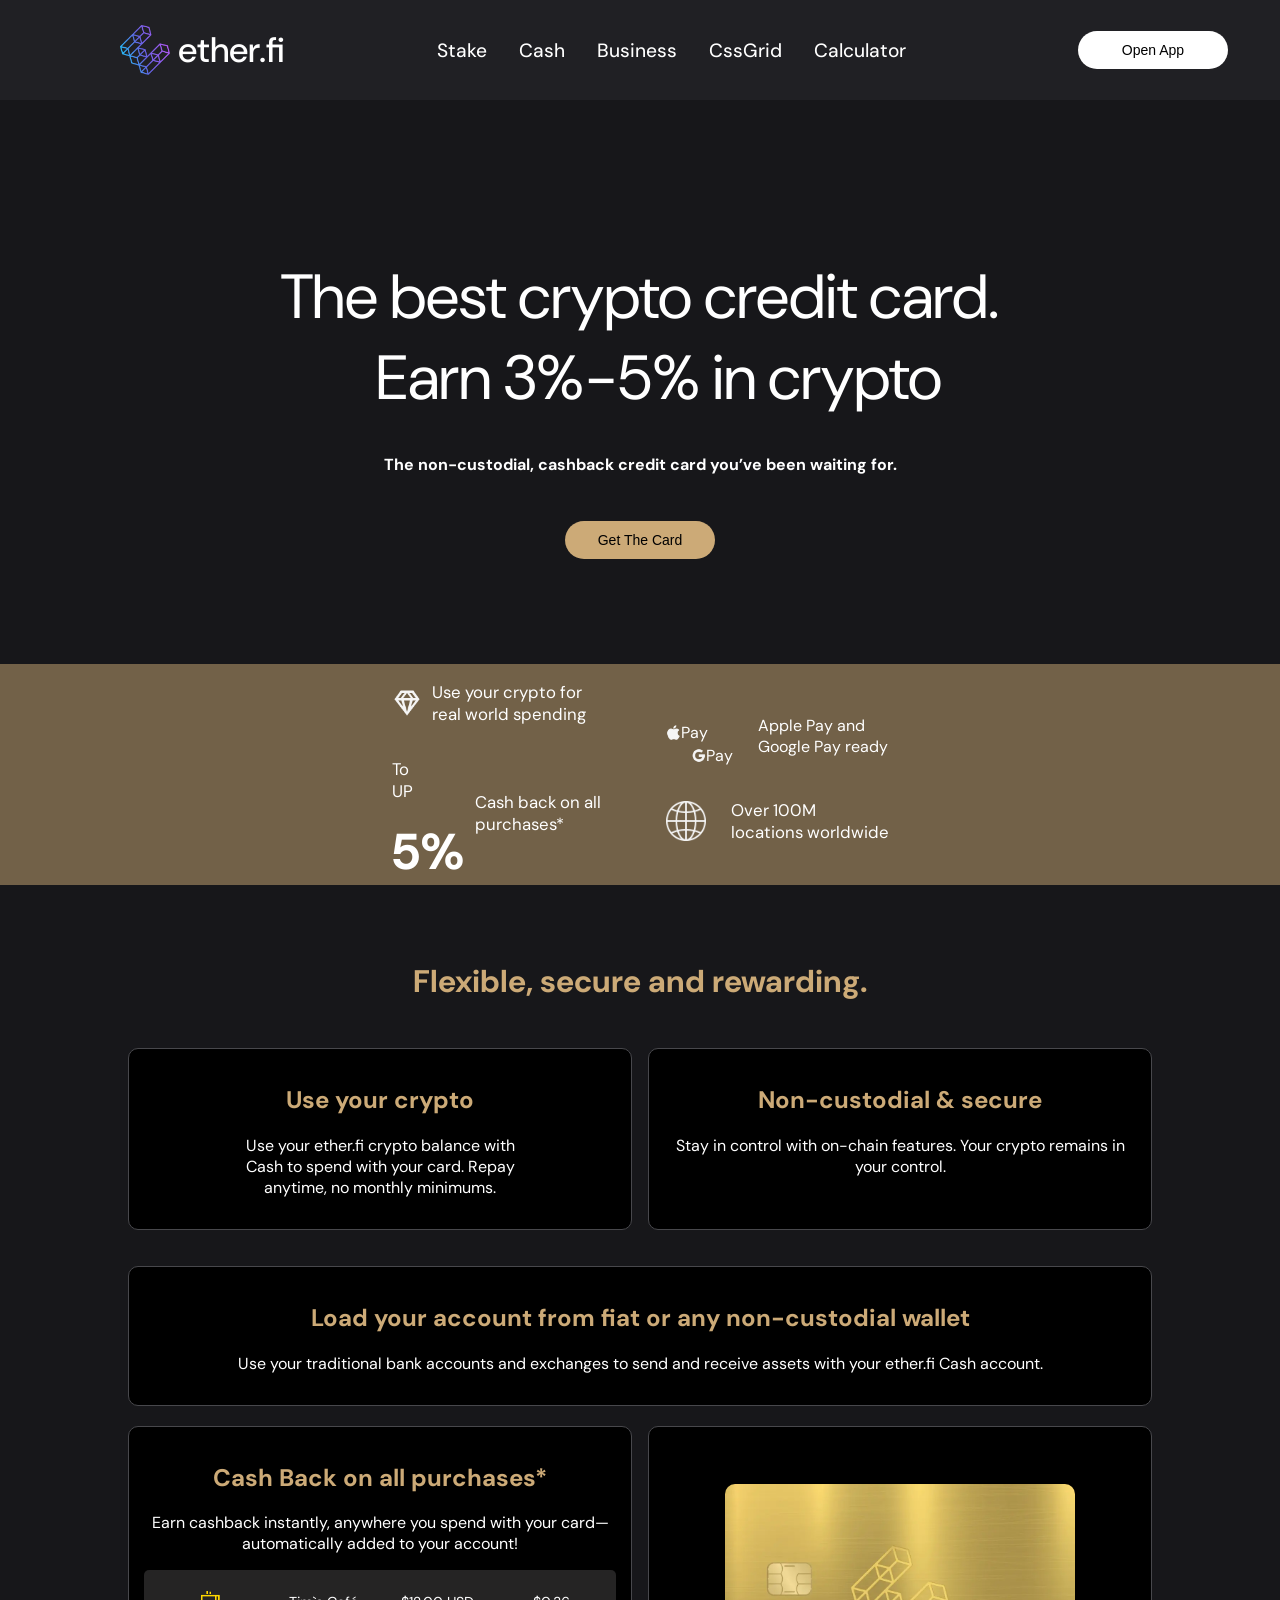
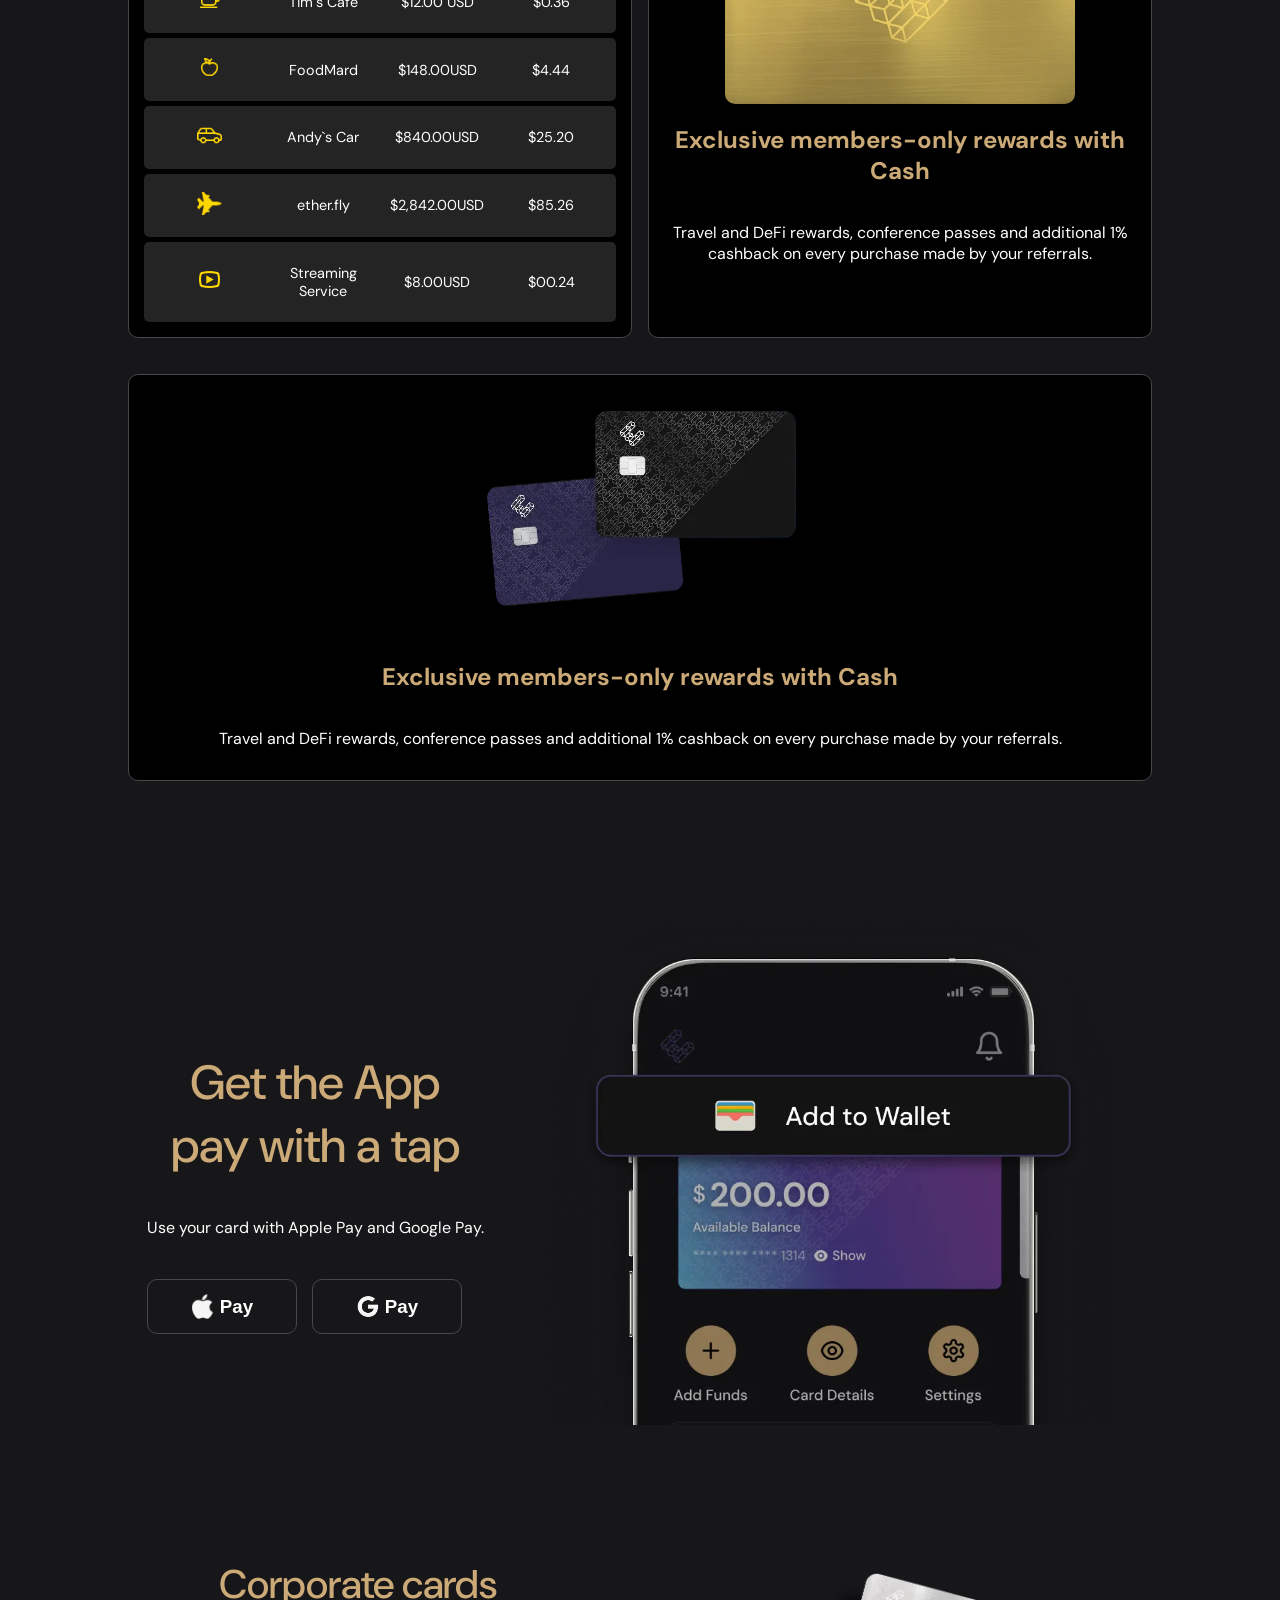
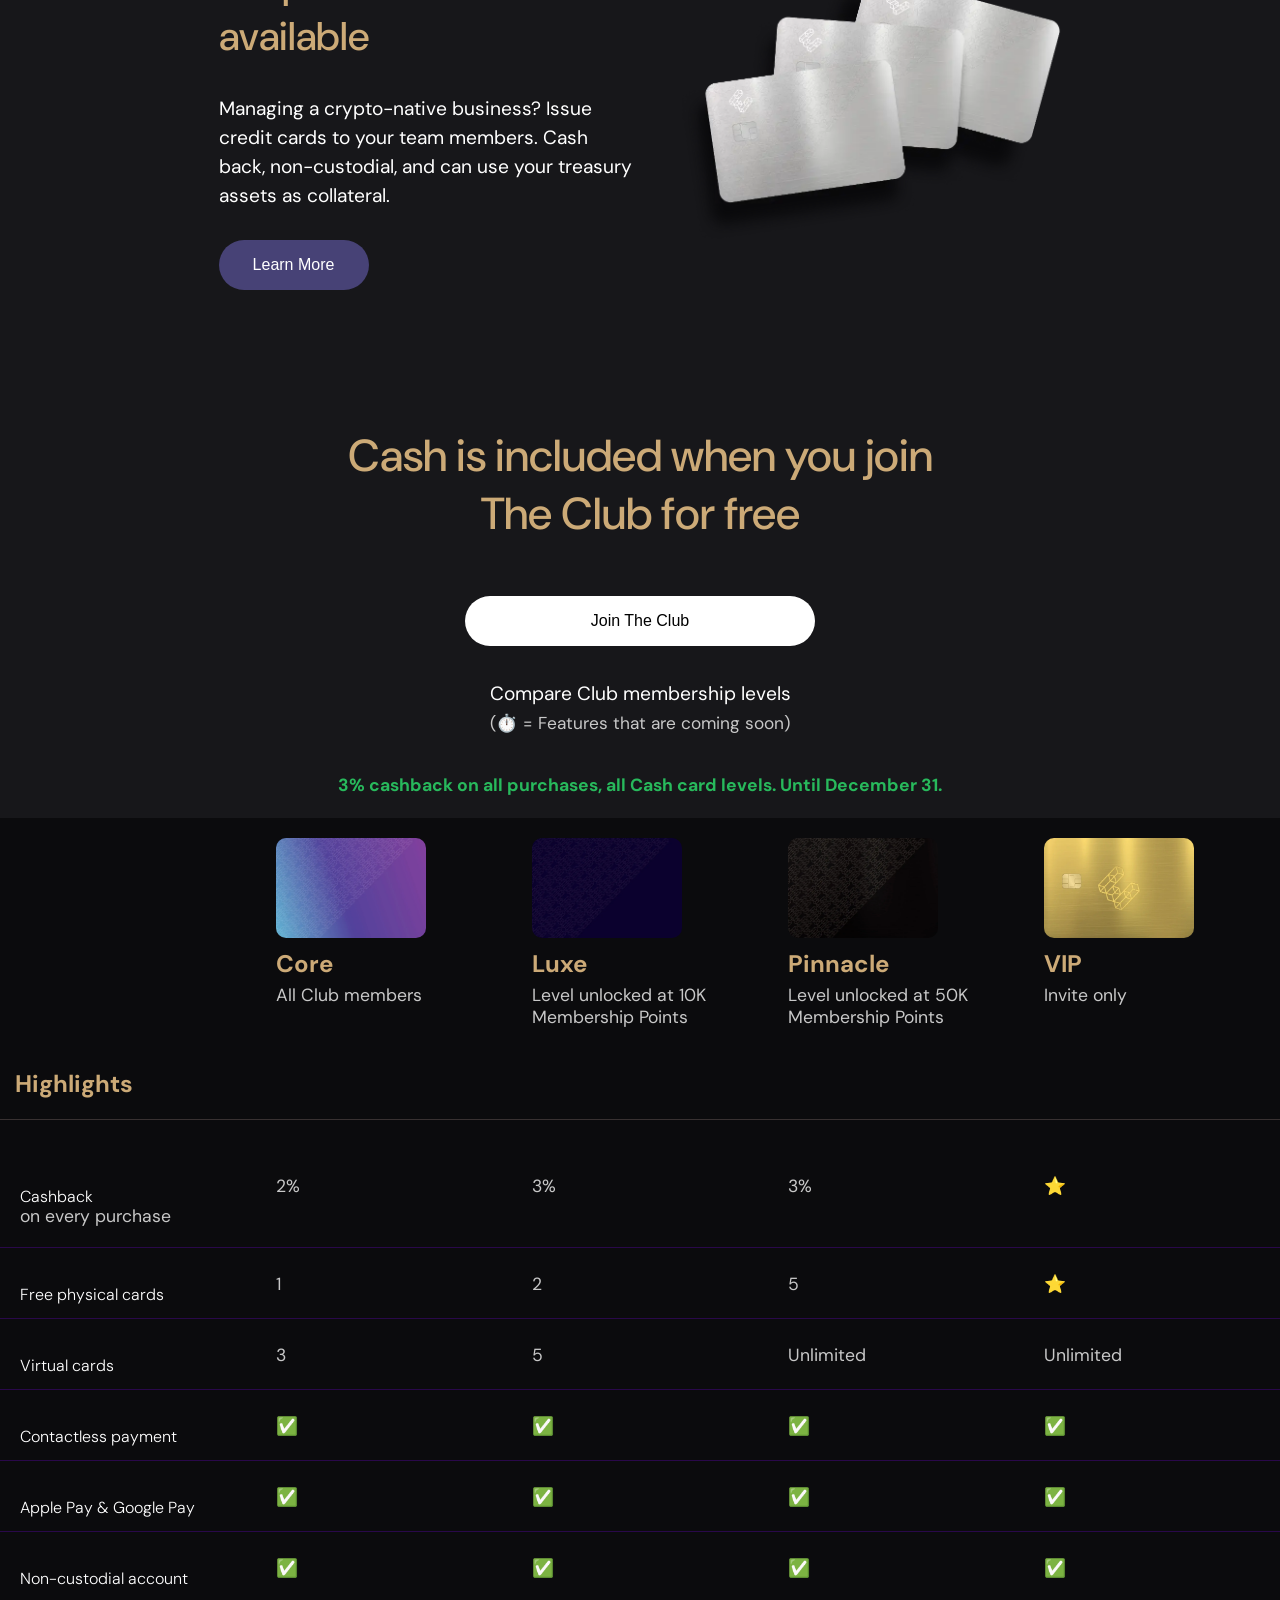
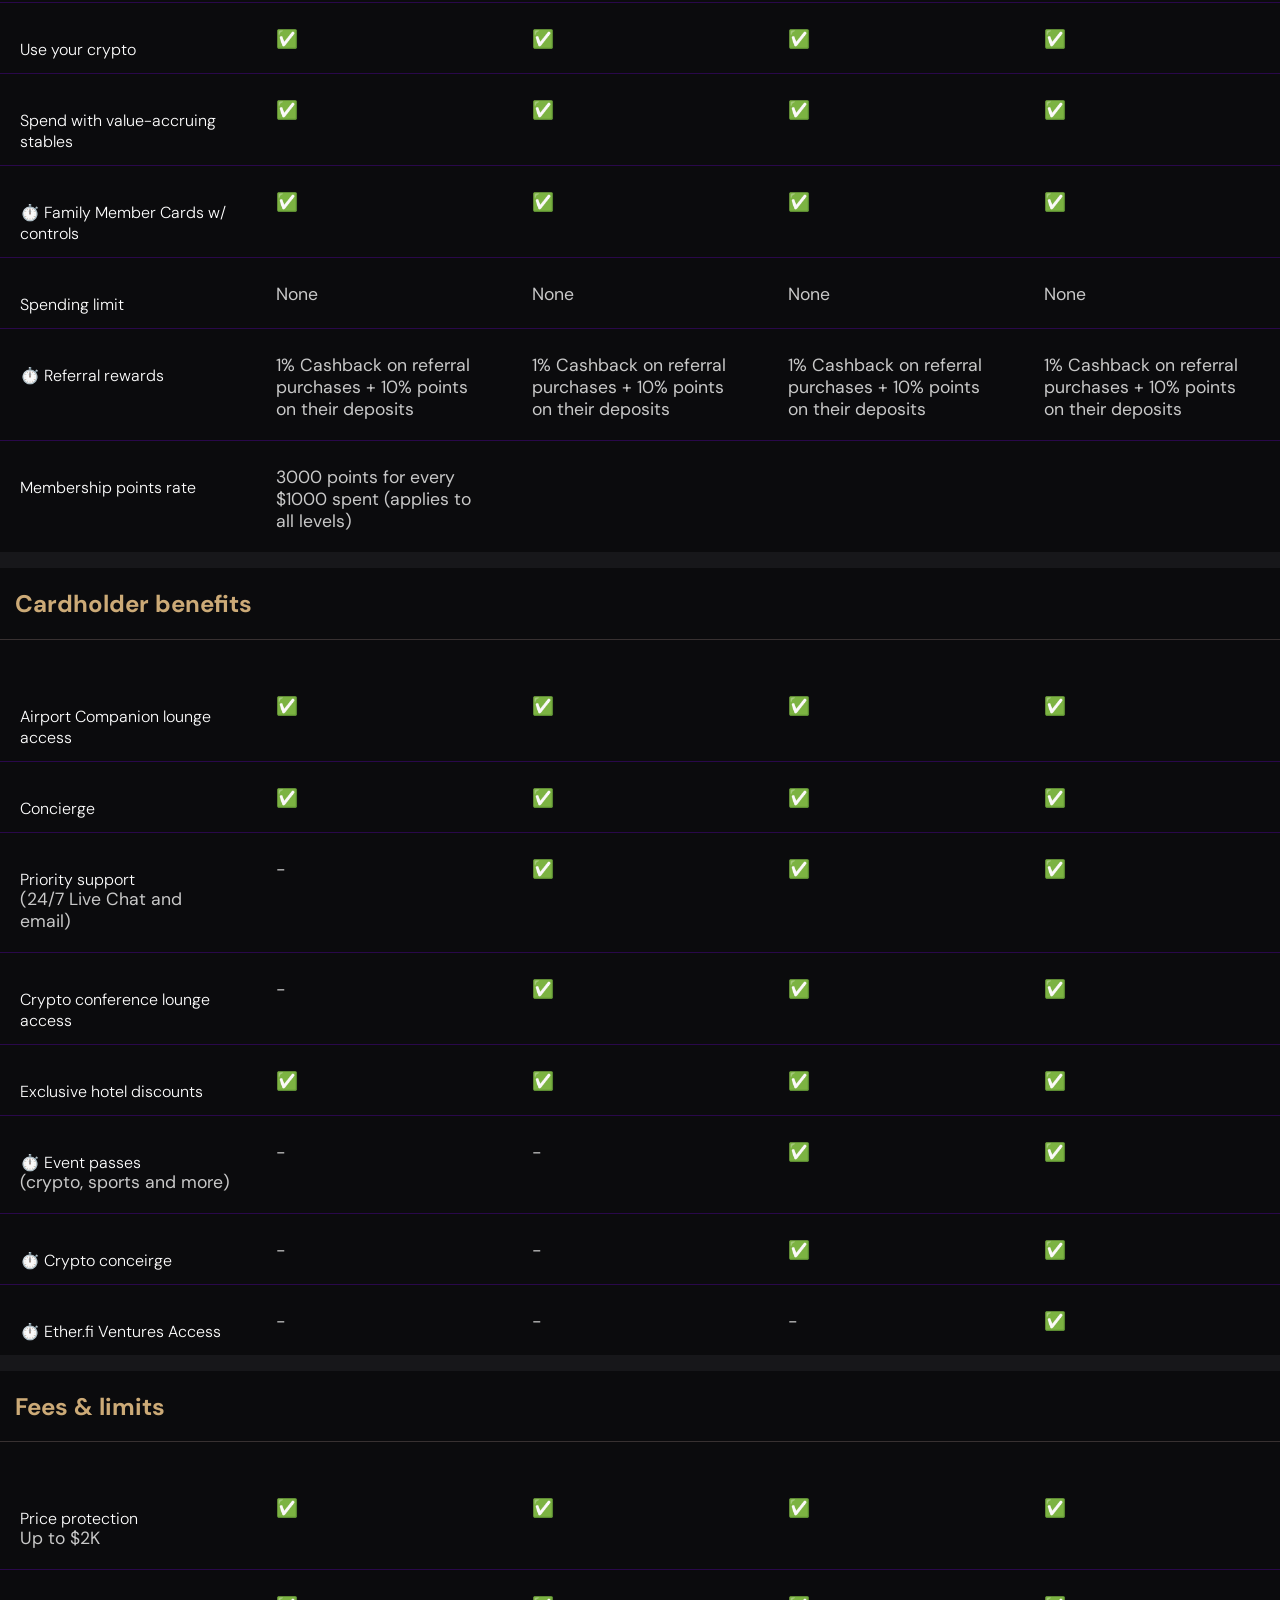
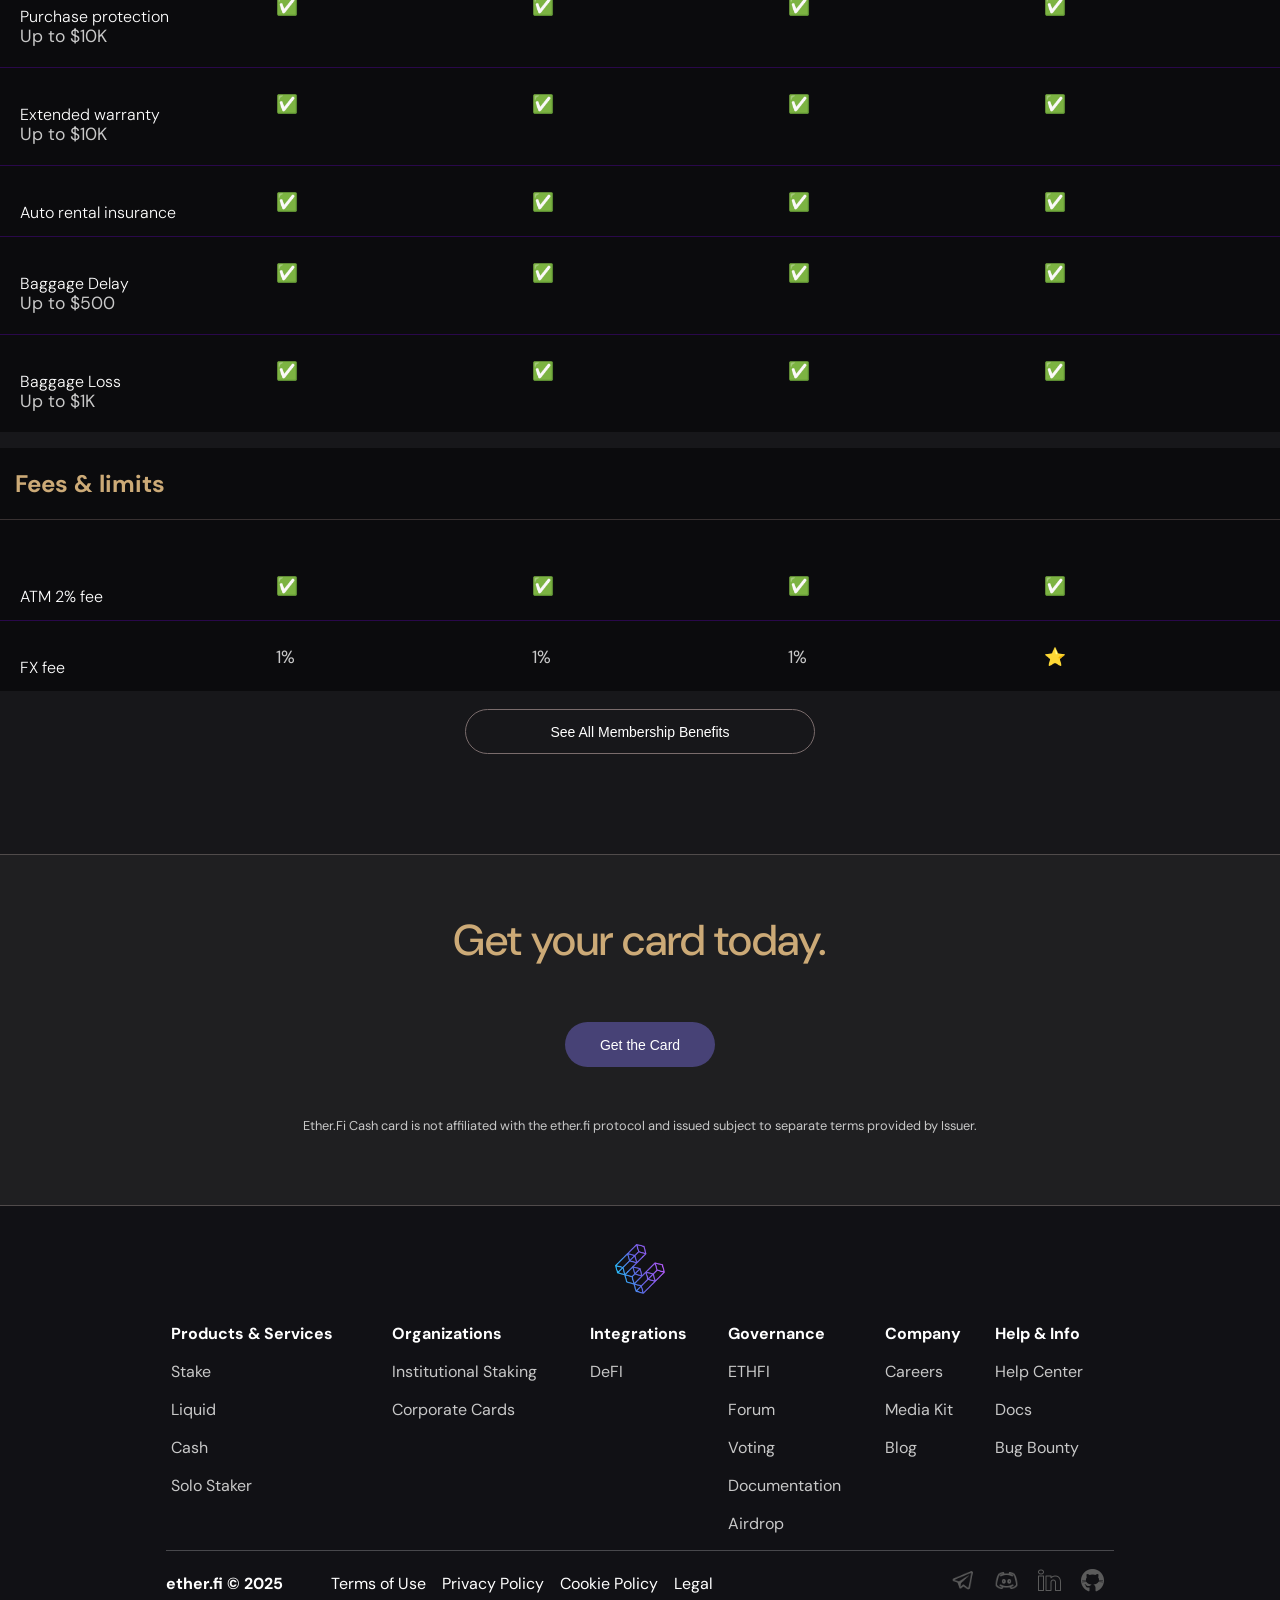
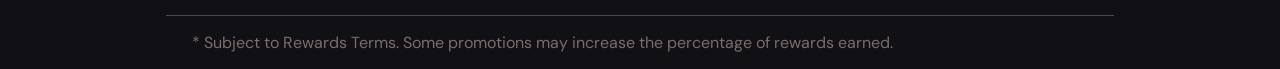
==== index.html @ 447f3d1e "repo setup" ====
<!DOCTYPE html>
<html lang="en">

<head>
  <meta charset="UTF-8" />
  <meta name="viewport" content="width=device-width, initial-scale=1.0" />
  <title>Crypto Copy</title>
  <!-- DM Sans Font -->
  <link rel="preconnect" href="https://fonts.googleapis.com" />
  <link rel="preconnect" href="https://fonts.gstatic.com" crossorigin />
  <link
    href="https://fonts.googleapis.com/css2?family=DM+Sans:ital,opsz,wght@0,9..40,100..1000;1,9..40,100..1000&display=swap"
    rel="stylesheet" />
  <link rel="stylesheet" href="./css/styles.css" />
</head>

<body>
  <!-- Navigation Bar -->
  <nav class="crypto-nav">
    <div class="nav-logo">
      <img class="nav-logo-image" src="./images/logo.png" alt="Logo" />
      <span id="nav-logo-text">ether.fi</span>
    </div>
    <div class="nav-menu">
      <ul class="nav--menu-items">
        <li><a href="./index.html">Stake</a></li>
        <li><a href="#">Cash</a></li>
        <li><a href="#">Business</a></li>
        <li><a href="./pages/cssgrid.html">CssGrid</a></li>
        <li><a href="./pages/calculator.html">Calculator</a></li>
      </ul>
    </div>
    <div>
      <button class="nav-btn">Open App</button>
    </div>
  </nav>

  
  <!-- Carousel Section -->
  <section class="carousel">
    <h1>
      The best crypto credit card.<br /><span> Earn 3%-5% in crypto</span>
    </h1>
    <p>The non-custodial, cashback credit card you’ve been waiting for.</p>
    <button class="carousel-btn">Get The Card</button>
  </section>

  <!-- Second Navigation Bar -->
  <nav class="second-nav">
    <!-- second-nav-item for tablet 1-->
    <div class="second-nav-tablet-mobile">
    <div class="second-nav-item-1">
      <img class="second-nav-image1" src="./images/diamond.png" alt="diamond Logo" />
      <p>
        Use your crypto for<br />
        real world spending
      </p>
    </div>

    <div class="second-nav-item-2">
      <!-- div for mobile design -->
      <div class="second-nav-item-2-mobile">
      <div>
        <p>
          To <br />
          UP
        </p>
      </div>
      <div>
        <h1>5%</h1>
      </div>
      </div>
      <!-- end div for mobile design -->
      <div>
        <p>Cash back on all <br />purchases*</p>
      </div>
    </div>

</div>
<!--end second-nav-item for tablet 1-->

 <!-- second-nav-item for tablet 2-->
    <div class="second-nav-tablet-mobile">
    <div class="second-nav-item-3">
      <div>
        <p>
        <div class="second-nav-item-3-image-div">
          <sub class="second-nav-item-3-image-sub"><img class="second-nav-item-3-image" src="./images/apple.png"
              alt="apple-image" />
            <p>Pay</p>
          </sub>
        </div>

        <sup class="second-nav-item-3-image-sub2"><img class="second-nav-item-3-image" src="./images/google.png"
            alt="google-image" />
          <p>Pay</p>
        </sup>
      </div>
      <div>
        <p>
          Apple Pay and <br />
          Google Pay ready
        </p>
      </div>
    </div>
    

    <div class="second-nav-item-4">
      <img class="second-nav-image4" src="./images/globe.png" alt="globe image" />
      <p>Over 100M <br /> locations worldwide</p>
    </div>
  </nav>
</div>
    <!--end second-nav-item for tablet 1-->
  <!-- Card Section -->
  <section class="card-section">

    <!-- Section Title -->
    <div class="card-section-h1-div">
      <h1 class="card-section-h1">
        Flexible, secure and rewarding.
      </h1>
    </div>

    <!--  Example Card Parent -->
    <div class="crypto">
      <!-- First row -->
      <div class="crypto-card">
        <!-- First card -->
        <div>
          <h2>Use your crypto</h2>
          <p>Use your ether.fi crypto balance with <br />Cash to spend with your card. Repay <br /> anytime, no
            monthly minimums.
          </p>
        </div>
        <!-- Second card -->
        <div>
          <h2>Non-custodial & secure</h2>
          <p>
            Stay in control with on-chain features. Your crypto remains in your control.
          </p>
        </div>
        <div>
          <h2>Load your account from fiat or any non-custodial wallet</h2>
          <p>
            Use your traditional bank accounts and exchanges to send and receive assets with your ether.fi Cash account.
          </p>
        </div>
      </div>

      <!-- Second row -->
      <div class="crypto-card">
        <!-- card 4 -->
        <div>
          <h2>
            Cash Back on all purchases*
          </h2>
          <p>
            Earn cashback instantly, anywhere you spend with your card—automatically added to your account!
          </p>

          <!-- Card 4 Table -->

          <div class="crypto-table">
            <!-- Row 1 -->
            <div class="crypto-table-row">
              <div><img class="crypto-table-row-img" src="./images/Cafe_64px.png" alt="Image"></div>
              <div>
                <p>Tim`s Café</p>
              </div>
              <div>
                <p>$12.00 USD</p>
              </div>
              <div>
                <p>$0.36</p>
              </div>
            </div>
            <!-- End of Row 1  -->

            <!-- Row 2 -->
            <div class="crypto-table-row">
              <div><img class="crypto-table-row-img" src="./images/normal apple.png" alt="Image"></div>
              <div>
                <p>FoodMard</p>
              </div>
              <div>
                <p>$148.00USD</p>
              </div>
              <div>
                <p>$4.44</p>
              </div>
            </div>
            <!-- End of Row 2  -->

            <!-- Row 3 -->
            <div class="crypto-table-row">
              <div><img class="crypto-table-row-img" src="./images/car.png" alt="Image"></div>
              <div>
                <p>Andy`s Car</p>
              </div>
              <div>
                <p>$840.00USD</p>
              </div>
              <div>
                <p>$25.20</p>
              </div>
            </div>
            <!-- End of Row 3  -->

            <!-- Row 4 -->
            <div class="crypto-table-row">
              <div><img class="crypto-table-row-img" src="./images/Fighter Jet_52px.png" alt="Image"></div>
              <div>
                <p>ether.fly</p>
              </div>
              <div>
                <p>$2,842.00USD</p>
              </div>
              <div>
                <p>$85.26</p>
              </div>
            </div>
            <!-- End of Row 4  -->

            <!-- Row 5 -->
            <div class="crypto-table-row">
              <div>
                <img class="crypto-table-row-img" src="./images/YouTube 2_48px.png" alt="Image">
              </div>
              <div>
                <p>Streaming Service</p>
              </div>
              <div>
                <p>$8.00USD</p>
              </div>
              <div>
                <p>$00.24</p>
              </div>
            </div>
            <!-- End of Row 5  -->
          </div>
        </div>
        <!-- card 4 end -->

        <!-- card 5 -->
        <div class="card-3">
          <img src="./images/gold_card.webp" alt="Golden Image">
          <h2>
            Exclusive members-only rewards with Cash
          </h2>
          <p>
            Travel and DeFi rewards, conference passes and additional 1% cashback on every purchase made by your
            referrals.
          </p>
        </div>
        <!-- card 5 end -->

        <!-- card 6 -->
        <div class="card-3">
          <img src="./images/two-cards.webp" alt="Golden Image">
          <h2>
            Exclusive members-only rewards with Cash
          </h2>
          <p>
            Travel and DeFi rewards, conference passes and additional 1% cashback on every purchase made by your
            referrals.
          </p>
        </div>
        <!-- card 6 end -->
      </div>
    </div>
  </section>

  <!-- Get the App Section -->
  <section>
    <!-- Row  -->
    <div class="payment-container">
      <!-- Get the App Col -->
      <div class="payment-title">
        <h2>Get the App <br> pay with a tap</h2>
        <p>Use your card with Apple Pay and Google Pay.</p>
        <!-- The two payment options -->
        <div class="payment-options">
          <div class="payment-options-btn">
            <button>
              <img src="./images/apple.png" alt="apple store image" />
              <h3>Pay</h3>
            </button>
          </div>
          <div class="payment-options-btn">
            <button>
              <img src="./images/google.png" alt="google play image" />
              <h3>Pay</h3>
            </button>
          </div>
        </div>
      </div>
      <!-- The two payment options -->

      <!-- Add to wallet image -->
      <div class="add-to-wallet-img">
        <div><img src="./images/add-to-wallet.webp" alt="add to wallet image"></div>
      </div>
    </div>
    <!-- Row End -->
  </section>

  <!-- Corporate Section   -->
  <section>
    <div class="corporate-parent">
      <div>
        <h2>
          Corporate cards <br /> available
        </h2>
        <p>
          Managing a crypto-native business? Issue <br /> credit cards to your team members. Cash <br /> back,
          non-custodial, and can
          use your treasury <br /> assets as collateral.
        </p>
        <button>Learn More</button>
      </div>
      <div>
        <img class="corporate-image" src="./images/corporate-cards-available.webp" alt="corporate-card">
      </div>
    </div>
  </section>

  <!-- Cash is included Section -->
  <section>
    <div class="cash-included-parent">
      <h2>
        Cash is included when you join <br /> The Club for free
      </h2>
      <button>Join The Club</button>
      <p>
        Compare Club membership levels <br />
        <span>(⏱️ = Features that are coming soon)</span>
      </p>
      <strong>3% cashback on all purchases, all Cash card levels. Until December 31.</strong>
    </div>

    <!-- Table Section With Card 1 -->
    <section>
      <div class="table-parent">
        <!-- Row 1 -->
        <div class="table-row">
          <!-- Empty Card -->
          <div class="table-inner-card">
            <p></p>
          </div>
          <!-- Core Card -->
          <div class="table-inner-card">
            <img src="./images/pepe_blank.webp" alt="card image" />
            <h2>Core</h2>
            <p>All Club members</p>
          </div>
          <!-- Luxe Card -->
          <div class="table-inner-card">
            <img src="./images/wojak_blank.webp" alt="card image" />
            <h2>Luxe</h2>
            <p>Level unlocked at 10K Membership Points</p>
          </div>
          <!-- Pinnacle Card -->
          <div class="table-inner-card">
            <img src="./images/chad_blank.webp" alt="card image" />
            <h2>Pinnacle</h2>
            <p>Level unlocked at 50K Membership Points</p>
          </div>
          <!-- VIP Card -->
          <div class="table-inner-card">
            <img src="./images/gold_card.webp" alt="card image" />
            <h2>VIP</h2>
            <p>Invite only</p>
          </div>
        </div>
        <!-- End Row 1 -->

        <!-- Row 2 -->
        <div class="highlights-row">
          <!-- Highlights Card -->
          <h2>Highlights </h2>
        </div>
        <!-- End Row 2 -->

        <!-- Row 3 -->
        <div class="table-row">
          <!-- item 1 -->
          <div class="table-inner-card">
            <h3>Cashback</h3>
            <p>on every purchase</p>
          </div>
          <!-- item 2 -->
          <div class="table-inner-card">
            <p>2%</p>
          </div>
          <!-- item 3 -->
          <div class="table-inner-card">
            <p>3%</p>
          </div>
          <!-- item 4 -->
          <div class="table-inner-card">
            <p>3%</p>
          </div>
          <!-- item 5 -->
          <div class="table-inner-card">
            <p>⭐️</p>
          </div>
        </div>
        <!-- End Row 3 -->

        <!-- row 4 -->
        <div class="table-row">
          <!-- item 1 -->
          <div class="table-inner-card">
            <h3>Free physical cards</h3>
          </div>
          <!-- item 2 -->
          <div class="table-inner-card">
            <p>1</p>
          </div>
          <!-- item 3 -->
          <div class="table-inner-card">
            <p>2</p>
          </div>
          <!-- item 4 -->
          <div class="table-inner-card">
            <p>5</p>
          </div>
          <!-- item 5 -->
          <div class="table-inner-card">
            <p>⭐️</p>
          </div>
        </div>
        <!-- end row 4 -->

        <!-- row 5 -->
        <div class="table-row">
          <!-- item 1 -->
          <div class="table-inner-card">
            <h3>Virtual cards</h3>
          </div>
          <!-- item 2 -->
          <div class="table-inner-card">
            <p>3</p>
          </div>
          <!-- item 3 -->
          <div class="table-inner-card">
            <p>5</p>
          </div>
          <!-- item 4 -->
          <div class="table-inner-card">
            <p>Unlimited</p>
          </div>
          <!-- item 5 -->
          <div class="table-inner-card">
            <p>Unlimited</p>
          </div>
        </div>
        <!-- end row 5 -->

        <!-- row 6 -->
        <div class="table-row">
          <!-- item 1 -->
          <div class="table-inner-card">
            <h3>Contactless payment</h3>
          </div>
          <!-- item 2 -->
          <div class="table-inner-card">
            <p>✅</p>
          </div>
          <!-- item 3 -->
          <div class="table-inner-card">
            <p>✅</p>
          </div>
          <!-- item 4 -->
          <div class="table-inner-card">
            <p>✅</p>
          </div>
          <!-- item 5 -->
          <div class="table-inner-card">
            <p>✅</p>
          </div>
        </div>
        <!-- end row 6 -->

        <!-- row 7 -->
        <div class="table-row">
          <!-- item 1 -->
          <div class="table-inner-card">
            <h3>Apple Pay & Google Pay</h3>
          </div>
          <!-- item 2 -->
          <div class="table-inner-card">
            <p>✅</p>
          </div>
          <!-- item 3 -->
          <div class="table-inner-card">
            <p>✅</p>
          </div>
          <!-- item 4 -->
          <div class="table-inner-card">
            <p>✅</p>
          </div>
          <!-- item 5 -->
          <div class="table-inner-card">
            <p>✅</p>
          </div>
        </div>
        <!-- end row 7 -->

        <!-- row 8 -->
        <div class="table-row">
          <!-- item 1 -->
          <div class="table-inner-card">
            <h3>Non-custodial account</h3>
          </div>
          <!-- item 2 -->
          <div class="table-inner-card">
            <p>✅</p>
          </div>
          <!-- item 3 -->
          <div class="table-inner-card">
            <p>✅</p>
          </div>
          <!-- item 4 -->
          <div class="table-inner-card">
            <p>✅</p>
          </div>
          <!-- item 5 -->
          <div class="table-inner-card">
            <p>✅</p>
          </div>
        </div>
        <!-- end row 8 -->

        <!-- row 9 -->
        <div class="table-row">
          <!-- item 1 -->
          <div class="table-inner-card">
            <h3>Use your crypto</h3>
          </div>
          <!-- item 2 -->
          <div class="table-inner-card">
            <p>✅</p>
          </div>
          <!-- item 3 -->
          <div class="table-inner-card">
            <p>✅</p>
          </div>
          <!-- item 4 -->
          <div class="table-inner-card">
            <p>✅</p>
          </div>
          <!-- item 5 -->
          <div class="table-inner-card">
            <p>✅</p>
          </div>
        </div>
        <!-- end row 9 -->

        <!-- row 10 -->
        <div class="table-row">
          <!-- item 1 -->
          <div class="table-inner-card">
            <h3>Spend with value-accruing stables</h3>
          </div>
          <!-- item 2 -->
          <div class="table-inner-card">
            <p>✅</p>
          </div>
          <!-- item 3 -->
          <div class="table-inner-card">
            <p>✅</p>
          </div>
          <!-- item 4 -->
          <div class="table-inner-card">
            <p>✅</p>
          </div>
          <!-- item 5 -->
          <div class="table-inner-card">
            <p>✅</p>
          </div>
        </div>
        <!-- end row 10 -->

        <!-- row 11 -->
        <div class="table-row">
          <!-- item 1 -->
          <div class="table-inner-card">
            <h3>⏱️ Family Member Cards w/ controls</h3>
          </div>
          <!-- item 2 -->
          <div class="table-inner-card">
            <p>✅</p>
          </div>
          <!-- item 3 -->
          <div class="table-inner-card">
            <p>✅</p>
          </div>
          <!-- item 4 -->
          <div class="table-inner-card">
            <p>✅</p>
          </div>
          <!-- item 5 -->
          <div class="table-inner-card">
            <p>✅</p>
          </div>
        </div>
        <!-- end row 11 -->

        <!-- row 12 -->
        <div class="table-row">
          <!-- item 1 -->
          <div class="table-inner-card">
            <h3>Spending limit</h3>
          </div>
          <!-- item 2 -->
          <div class="table-inner-card">
            <p>None</p>
          </div>
          <!-- item 3 -->
          <div class="table-inner-card">
            <p>None</p>
          </div>
          <!-- item 4 -->
          <div class="table-inner-card">
            <p>None</p>
          </div>
          <!-- item 5 -->
          <div class="table-inner-card">
            <p>None</p>
          </div>
        </div>
        <!-- end row 12 -->

        <!-- row 13 -->
        <div class="table-row">
          <!-- item 1 -->
          <div class="table-inner-card">
            <h3>⏱️ Referral rewards</h3>
          </div>
          <!-- item 2 -->
          <div class="table-inner-card">
            <p>1% Cashback on referral purchases + 10% points on their deposits</p>
          </div>
          <!-- item 3 -->
          <div class="table-inner-card">
            <p>1% Cashback on referral purchases + 10% points on their deposits</p>
          </div>
          <!-- item 4 -->
          <div class="table-inner-card">
            <p>1% Cashback on referral purchases + 10% points on their deposits</p>
          </div>
          <!-- item 5 -->
          <div class="table-inner-card">
            <p>1% Cashback on referral purchases + 10% points on their deposits</p>
          </div>
        </div>
        <!-- end row 13 -->

        <!-- row 14 -->
        <div class="table-row">
          <!-- item 1 -->
          <div class="table-inner-card">
            <h3>Membership points rate</h3>
          </div>
          <!-- item 2 -->
          <div class="table-inner-card">
            <p>3000 points for every $1000 spent (applies to all levels)</p>
          </div>
          <!-- item 3 -->
          <div class="table-inner-card">
            <p></p>
          </div>
          <!-- item 4 -->
          <div class="table-inner-card">
            <p></p>
          </div>
          <!-- item 5 -->
          <div class="table-inner-card">
            <p></p>
          </div>
        </div>
        <!-- end row 14 -->
      </div>
    </section>
    <!-- End Table Section With Card 1  -->

    <!-- Table Section With Card 2 -->
    <section class="separate-table">
      <div class="table-parent">

        <!-- row 1 -->
        <div class="highlights-row">
          <!-- Cardholder benefits Card -->
          <h2>Cardholder benefits </h2>
        </div>
        <!-- end row 1 -->

        <!-- row 2 -->
        <div class="table-row">
          <!-- item 1 -->
          <div class="table-inner-card">
            <h3>Airport Companion lounge access</h3>
          </div>
          <!-- item 2 -->
          <div class="table-inner-card">
            <p>✅</p>
          </div>
          <!-- item 3 -->
          <div class="table-inner-card">
            <p>✅</p>
          </div>
          <!-- item 4 -->
          <div class="table-inner-card">
            <p>✅</p>
          </div>
          <!-- item 5 -->
          <div class="table-inner-card">
            <p>✅</p>
          </div>
        </div>
        <!-- end row 2-->

        <!-- row 3 -->
        <div class="table-row">
          <!-- item 1 -->
          <div class="table-inner-card">
            <h3>Concierge</h3>
          </div>
          <!-- item 2 -->
          <div class="table-inner-card">
            <p>✅</p>
          </div>
          <!-- item 3 -->
          <div class="table-inner-card">
            <p>✅</p>
          </div>
          <!-- item 4 -->
          <div class="table-inner-card">
            <p>✅</p>
          </div>
          <!-- item 5 -->
          <div class="table-inner-card">
            <p>✅</p>
          </div>
        </div>
        <!-- end row 3 -->

        <!-- row 4 -->
        <div class="table-row">
          <!-- item 1 -->
          <div class="table-inner-card">
            <h3>Priority support</h3>
            <p>(24/7 Live Chat and email)</p>
          </div>
          <!-- item 2 -->
          <div class="table-inner-card">
            <p>-</p>
          </div>
          <!-- item 3 -->
          <div class="table-inner-card">
            <p>✅</p>
          </div>
          <!-- item 4 -->
          <div class="table-inner-card">
            <p>✅</p>
          </div>
          <!-- item 5 -->
          <div class="table-inner-card">
            <p>✅</p>
          </div>
        </div>
        <!-- end row 4 -->

        <!-- row 5 -->
        <div class="table-row">
          <!-- item 1 -->
          <div class="table-inner-card">
            <h3>Crypto conference lounge access</h3>
          </div>
          <!-- item 2 -->
          <div class="table-inner-card">
            <p>-</p>
          </div>
          <!-- item 3 -->
          <div class="table-inner-card">
            <p>✅</p>
          </div>
          <!-- item 4 -->
          <div class="table-inner-card">
            <p>✅</p>
          </div>
          <!-- item 5 -->
          <div class="table-inner-card">
            <p>✅</p>
          </div>
        </div>
        <!-- end row 5 -->

        <!-- row 6 -->
        <div class="table-row">
          <!-- item 1 -->
          <div class="table-inner-card">
            <h3>Exclusive hotel discounts</h3>
          </div>
          <!-- item 2 -->
          <div class="table-inner-card">
            <p>✅</p>
          </div>
          <!-- item 3 -->
          <div class="table-inner-card">
            <p>✅</p>
          </div>
          <!-- item 4 -->
          <div class="table-inner-card">
            <p>✅</p>
          </div>
          <!-- item 5 -->
          <div class="table-inner-card">
            <p>✅</p>
          </div>
        </div>
        <!--  end row 6 -->

        <!-- row 7 -->
        <div class="table-row">
          <!-- item 1 -->
          <div class="table-inner-card">
            <h3>⏱️ Event passes</h3>
            <p>(crypto, sports and more)</p>
          </div>
          <!-- item 2 -->
          <div class="table-inner-card">
            <p>-</p>
          </div>
          <!-- item 3 -->
          <div class="table-inner-card">
            <p>-</p>
          </div>
          <!-- item 4 -->
          <div class="table-inner-card">
            <p>✅</p>
          </div>
          <!-- item 5 -->
          <div class="table-inner-card">
            <p>✅</p>
          </div>
        </div>
        <!-- end row 7 -->

        <!-- row 8 -->
        <div class="table-row">
          <!-- item 1 -->
          <div class="table-inner-card">
            <h3>⏱️ Crypto conceirge</h3>
          </div>
          <!-- item 2 -->
          <div class="table-inner-card">
            <p>-</p>
          </div>
          <!-- item 3 -->
          <div class="table-inner-card">
            <p>-</p>
          </div>
          <!-- item 4 -->
          <div class="table-inner-card">
            <p>✅</p>
          </div>
          <!-- item 5 -->
          <div class="table-inner-card">
            <p>✅</p>
          </div>
        </div>
        <!-- end row 8 -->

        <!-- row 9 -->
        <div class="table-row">
          <!-- item 1 -->
          <div class="table-inner-card">
            <h3>⏱️ Ether.fi Ventures Access</h3>
          </div>
          <!-- item 2 -->
          <div class="table-inner-card">
            <p>-</p>
          </div>
          <!-- item 3 -->
          <div class="table-inner-card">
            <p>-</p>
          </div>
          <!-- item 4 -->
          <div class="table-inner-card">
            <p>-</p>
          </div>
          <!-- item 5 -->
          <div class="table-inner-card">
            <p>✅</p>
          </div>
        </div>
        <!-- end row 9 -->
      </div>
    </section>
    <!-- End Table Section With Card 2 -->

    <!-- Table Section With Card 3 -->
    <section class="separate-table">
      <div class="table-parent">

        <!-- row 1 -->
        <div class="highlights-row">
          <!-- Fees & limits Card -->
          <h2>Fees & limits </h2>
        </div>
        <!-- end row 1 -->

        <!-- row 2 -->
        <div class="table-row">
          <!-- item 1 -->
          <div class="table-inner-card">
            <h3>Price protection</h3>
            <p>Up to $2K</p>
          </div>
          <!-- item 2 -->
          <div class="table-inner-card">
            <p>✅</p>
          </div>
          <!-- item 3 -->
          <div class="table-inner-card">
            <p>✅</p>
          </div>
          <!-- item 4 -->
          <div class="table-inner-card">
            <p>✅</p>
          </div>
          <!-- item 5 -->
          <div class="table-inner-card">
            <p>✅</p>
          </div>
        </div>
        <!-- end row 2-->

        <!-- row 3 -->
        <div class="table-row">
          <!-- item 1 -->
          <div class="table-inner-card">
            <h3>Purchase protection</h3>
            <p>Up to $10K</p>
          </div>
          <!-- item 2 -->
          <div class="table-inner-card">
            <p>✅</p>
          </div>
          <!-- item 3 -->
          <div class="table-inner-card">
            <p>✅</p>
          </div>
          <!-- item 4 -->
          <div class="table-inner-card">
            <p>✅</p>
          </div>
          <!-- item 5 -->
          <div class="table-inner-card">
            <p>✅</p>
          </div>
        </div>
        <!-- end row 3 -->

        <!-- row 4 -->
        <div class="table-row">
          <!-- item 1 -->
          <div class="table-inner-card">
            <h3>Extended warranty</h3>
            <p>Up to $10K</p>
          </div>
          <!-- item 2 -->
          <div class="table-inner-card">
            <p>✅</p>
          </div>
          <!-- item 3 -->
          <div class="table-inner-card">
            <p>✅</p>
          </div>
          <!-- item 4 -->
          <div class="table-inner-card">
            <p>✅</p>
          </div>
          <!-- item 5 -->
          <div class="table-inner-card">
            <p>✅</p>
          </div>
        </div>
        <!-- end row 4 -->

        <!-- row 5 -->
        <div class="table-row">
          <!-- item 1 -->
          <div class="table-inner-card">
            <h3>Auto rental insurance</h3>
          </div>
          <!-- item 2 -->
          <div class="table-inner-card">
            <p>✅</p>
          </div>
          <!-- item 3 -->
          <div class="table-inner-card">
            <p>✅</p>
          </div>
          <!-- item 4 -->
          <div class="table-inner-card">
            <p>✅</p>
          </div>
          <!-- item 5 -->
          <div class="table-inner-card">
            <p>✅</p>
          </div>
        </div>
        <!-- end row 5 -->

        <!-- row 6 -->
        <div class="table-row">
          <!-- item 1 -->
          <div class="table-inner-card">
            <h3>Baggage Delay</h3>
            <p>Up to $500</p>
          </div>
          <!-- item 2 -->
          <div class="table-inner-card">
            <p>✅</p>
          </div>
          <!-- item 3 -->
          <div class="table-inner-card">
            <p>✅</p>
          </div>
          <!-- item 4 -->
          <div class="table-inner-card">
            <p>✅</p>
          </div>
          <!-- item 5 -->
          <div class="table-inner-card">
            <p>✅</p>
          </div>
        </div>
        <!--  end row 6 -->

        <!-- row 7 -->
        <div class="table-row">
          <!-- item 1 -->
          <div class="table-inner-card">
            <h3>Baggage Loss</h3>
            <p>Up to $1K</p>
          </div>
          <!-- item 2 -->
          <div class="table-inner-card">
            <p>✅</p>
          </div>
          <!-- item 3 -->
          <div class="table-inner-card">
            <p>✅</p>
          </div>
          <!-- item 4 -->
          <div class="table-inner-card">
            <p>✅</p>
          </div>
          <!-- item 5 -->
          <div class="table-inner-card">
            <p>✅</p>
          </div>
        </div>
        <!-- end row 7 -->
      </div>
    </section>
    <!-- End Table Section With Card 3 -->

    <!-- Table Section With Card 4 -->
    <section class="separate-table">
      <div class="table-parent">

        <!-- row 1 -->
        <div class="highlights-row">
          <!-- Fees & limits Card -->
          <h2>Fees & limits </h2>
        </div>
        <!-- end row 1 -->

        <!-- row 2 -->
        <div class="table-row">
          <!-- item 1 -->
          <div class="table-inner-card">
            <h3>ATM 2% fee</h3>
          </div>
          <!-- item 2 -->
          <div class="table-inner-card">
            <p>✅</p>
          </div>
          <!-- item 3 -->
          <div class="table-inner-card">
            <p>✅</p>
          </div>
          <!-- item 4 -->
          <div class="table-inner-card">
            <p>✅</p>
          </div>
          <!-- item 5 -->
          <div class="table-inner-card">
            <p>✅</p>
          </div>
        </div>
        <!-- end row 2-->

        <!-- row 3 -->
        <div class="table-row">
          <!-- item 1 -->
          <div class="table-inner-card">
            <h3>FX fee</h3>
          </div>
          <!-- item 2 -->
          <div class="table-inner-card">
            <p>1%</p>
          </div>
          <!-- item 3 -->
          <div class="table-inner-card">
            <p>1%</p>
          </div>
          <!-- item 4 -->
          <div class="table-inner-card">
            <p>1%</p>
          </div>
          <!-- item 5 -->
          <div class="table-inner-card">
            <p>⭐️</p>
          </div>
        </div>
        <!-- end row 3 -->
      </div>
      <!-- See All Membership Benefits Button -->
      <button class="membership-btn">See All Membership Benefits</button>
      <!-- End See All Membership Benefits Button -->
    </section>
    <!-- End Table Section With Card 4 -->

    <!-- Get your Card Today Section -->
    <section>
      <div class="get-your-card">
        <h2>Get your card today.</h2>
        <button>Get the Card</button>
        <p>Ether.Fi Cash card is not affiliated with the ether.fi protocol and issued subject to separate terms provided
          by Issuer.</p>
      </div>
    </section>
    <!--End Get your Card Today Section -->

    <!-- Footer Section -->
    <footer class="footer-parent">
      <!-- Footer Header Logo -->
      <div><img src="./images/logo.png" alt="Footer Header Logo"></div>
      <!-- End Header Logo -->

      <!-- footer main body -->
      <table class="footer-table-parent">
        <thead>
          <tr>
            <th>Products & Services</th>
            <th>Organizations</th>
            <th>Integrations</th>
            <th>Governance</th>
            <th>Company</th>
            <th>Help & Info</th>
          </tr>
        </thead>
        <tbody>
          <tr>
            <td>Stake</td>
            <td>Institutional Staking</td>
            <td>DeFI</td>
            <td>ETHFI</td>
            <td>Careers</td>
            <td>Help Center</td>
          </tr>

          <tr>
            <td>Liquid</td>
            <td>Corporate Cards</td>
            <td></td>
            <td>Forum</td>
            <td>Media Kit</td>
            <td>Docs</td>

          <tr>
            <td>Cash</td>
            <td></td>
            <td></td>
            <td>Voting</td>
            <td>Blog</td>
            <td>Bug Bounty</td>
          </tr>

          <tr>
            <td>Solo Staker</td>
            <td></td>
            <td></td>
            <td>Documentation</td>
            <td></td>
            <td></td>
          </tr>


          <tr>
            <td></td>
            <td></td>
            <td></td>
            <td>Airdrop</td>
            <td></td>
            <td></td>
          </tr>
        </tbody>
      </table>

      <!-- end footer main body -->

      <!-- sub section 1 footer body -->
      <div class="sub-section-1">
        <div>
          <h4>ether.fi © 2025</h4>
          <ul>
            <li>Terms of Use</li>
            <li>Privacy Policy</li>
            <li>Cookie Policy</li>
            <li>Legal</li>
          </ul>
        </div>

        <!-- Social Media icons -->

        <div>
          <div>
            <img class="sub-section-img" src="./images/icons8_telegram_app_512px.png" alt="telegram">
          </div>

          <div>
            <img class="sub-section-img" src="./images/discord_512px.png" alt="discord">
          </div>

          <div>
            <img class="sub-section-img" src="./images/linkedin_2_50px.png" alt="linkedin">
          </div>

          <div>
            <img class="sub-section-img" src="./images/icons8_github_50px.png" alt="github">
          </div>
        </div>
      </div>
      <!--end sub section 1 footer body  -->

      <div class="sub-section-2">
        <p>*
          Subject to Rewards Terms. Some promotions may increase the percentage of rewards earned.
        </p>
      </div>
    </footer>
</body>

</html>
---- css/styles.css ----
body {
    padding: 0;
    background-color: rgb(23, 23, 26);
    color: #fff;
    margin: 0;
    width: 100%;

    overflow-x: hidden;
    font-family: "DM Sans", "DM Sans Fallback", sans-serif, system-ui, -apple-system, BlinkMacSystemFont, 'Segoe UI', Roboto, Oxygen, Ubuntu, Cantarell, 'Open Sans', 'Helvetica Neue', sans-serif;
}

/* Navigation Style */

.crypto-nav {
    display: flex;
    justify-content: space-around;
    align-items: center;
    background-color: rgb(32, 32, 36);
    min-height: 100px;
    font-size: 16px;
    width: 100vw;
    margin: 0 auto;
    padding: 0 clamp(1rem, 5vw, 10em);
}

.nav-logo {
    display: flex;
    align-items: center;
    gap: 0.5em;
}

.nav-logo-image {
    width: 50px;
    height: 50px;
}

#nav-logo-text {
    font-size: 2.2em;
    font-weight: 500;
    line-height: 24px;
    color: #fff;
}

.nav--menu-items {
    display: flex;
    gap: 2em;
    list-style: none;
    cursor: pointer;
}

.nav--menu-items li {
    font-size: 1.2em;
    font-weight: 450;
}

.nav--menu-items a {
    text-decoration: none;
    color: #fff;
}

.nav--menu-items li:hover {
    border-bottom: 1px solid #fff;
}

.nav-btn {
    background-color: #fff;
    color: #000;
    border: none;
    border-radius: 25px;
    font-weight: 300;
    margin: 8px 60px;
    font-size: 14px;
    cursor: pointer;
    min-width: 150px;
    height: 38px;
}

/* End Navigation Style */


/* Carousel Style */

.carousel {
    display: flex;
    flex-direction: column;
    justify-content: center;
    align-items: center;

    /* 🔑 safer than fixed height */
    min-height: 500px;
    padding: 2rem 1rem;
    text-align: center;
}

.carousel h1 {
    font-size: clamp(2.2em, 5vw, 3.9em);
    font-weight: 400;
    margin-bottom: 20px;
}

.carousel span {
    display: inline-block;
    padding-left: clamp(0.5rem, 3vw, 80px);
}

.carousel p {
    font-weight: 700;
}

.carousel-btn {
    margin-top: 30px;
    background-color: rgb(204, 170, 119);
    color: #000;
    border: none;
    border-radius: 25px;
    font-weight: 300;
    padding: 8px 20px;
    font-size: 14px;
    min-width: 150px;
    height: 38px;
}

/* End Carousel Style */


/* <!-- Second Navigation Bar Style --> */

.second-nav {
    display: flex;
    justify-content: center;
    align-items: center;
    background-color: rgb(114, 97, 72);
    width: 100%;
    font-size: 14px;
    gap: 65px;
}

.second-nav>* {
    background-color: inherit;
    font-size: larger;
}

.second-nav-item-1 {
    display: flex;
    gap: 10px;
    align-items: center;
}

.second-nav-image1 {
    width: 30px;
    height: 30px;
}

.second-nav-item-2 {
    display: flex;
    align-items: center;
    gap: 10px;
}

.second-nav-item-2 h1 {
    font-size: 3em;
    margin: 0;
}

.second-nav-item-3 {
    display: flex;
    align-items: center;
    gap: 25px;
    height: 100%;
}

.second-nav-item-3 p {
    font-weight: 400;
    font-size: 16px;
}

.second-nav-item-3-image-sub {
    display: flex;
    align-items: center;
}

.second-nav-item-3-image-sub2 {
    display: flex;
    align-items: center;
    padding-left: 25px;
    margin-top: -30px;
}

.second-nav-item-3-image {
    width: 15px;
    height: 15px;
}

.second-nav-item-4 {
    display: flex;
    align-items: center;
    gap: 25px;
}

.second-nav-image4 {
    width: 40px;
    height: 40px;
}

/* <!-- End Second Navigation Bar Style --> */


/* Perfect style for the crypto card */

/* Style for title */

.card-section-h1-div {
    display: flex;
    justify-content: center;
    align-items: center;
    margin: 50px 0 20px 0;
    color: rgb(204, 170, 119);
    font-size: 1.3em;
}

/* End Style for title */

.crypto {
    display: flex;
    flex-direction: column;
    width: 80%;
    max-width: 1100px;
    margin: 0 auto;
    padding: 0 clamp(1rem, 5vw, 10em);
}

.crypto-card {
    display: flex;
    gap: 1em;
    text-align: center;
    flex-wrap: wrap;
}

.crypto-card>* {
    flex: 1 1 300px;
    padding: 15px;
    border-radius: 10px;
    border: 1px solid rgb(72, 72, 76);
    background-color: rgb(0, 0, 0);
    margin-bottom: 20px;
}

.crypto-card>* h2 {
    color: rgb(204, 170, 119);
}

.crypto-table {
    display: flex;
    flex-direction: column;
    gap: 5px;
}

.crypto-table-row {
    display: flex;
    justify-content: space-between;
    align-items: center;
    text-align: center;
    border-radius: 5px;
    font-size: 0.9em;
    background-color: rgb(37, 36, 36);
    padding: 8px;
}

.crypto-table-row>* {
    flex: 1;
}

.crypto-table-row-img {
    width: 25px;
    height: 25px;
}

.card-3 {
    display: flex;
    align-items: center;
    justify-content: center;
    flex-direction: column;
}

.card-3>img {
    width: 100%;
    max-width: 350px;
    height: auto;
    border-radius: 10px;
}

/* End of crypto card style */


/* Get the App Section Style */

.payment-container {
    display: flex;
    justify-content: center;
    align-items: center;
    margin-top: 120px;
    gap: 50px;
    flex-wrap: wrap;
    padding: 0 20px;
}

.payment-title>h2 {
    font-size: 3em;
    font-weight: 500;
    color: rgb(204, 170, 119);
    text-align: center;
}

.payment-options {
    display: flex;
    gap: clamp(0.5rem, 3vw, 15px);
    flex-wrap: wrap;
}

.payment-options-btn button {
    background-color: transparent;
    border: rgb(72, 72, 76) 1px solid;
    color: #fff;
    font-size: 1em;
    display: flex;
    align-items: center;
    justify-content: center;
    gap: 5px;
    border-radius: 10px;
    width: 150px;
    height: 55px;
    margin-top: 25px;
}

.payment-options-btn img {
    width: 25px;
    height: 25px;
}

.add-to-wallet-img>div img {
    width: 100%;
    max-width: 600px;
    height: auto;
    display: block;
}

/* End of Get the App Section Style */


/* style for  Corporate Section   */
.corporate-parent {
    display: flex;
    justify-content: center;
    align-items: center;
    margin-top: 100px;
    text-align: left;
    gap: 50px;
    flex-wrap: wrap;
    padding: 0 20px;
    width: 100%;
    box-sizing: border-box;
}

.corporate-parent>* h2 {
    font-size: 2.5em;
    font-weight: 500;
    color: rgb(204, 170, 119);
}

.corporate-parent>* p {
    font-size: 1.2em;
    line-height: 1.5em;
    margin-top: 20px;
    margin-bottom: 30px;
}

.corporate-parent>* button {
    background-color: rgb(71, 66, 118);
    color: #fff;
    border: none;
    border-radius: 25px;
    font-weight: 300;
    padding: 8px 20px;
    font-size: 16px;
    min-width: 150px;
    max-width: 200px;
    height: 50px;
}

.corporate-image {
    width: 100%;
    max-width: 380px;
    height: auto;
}


/* end of Corporate Section Style */

/* Cash is included Section Style */
.cash-included-parent {
    display: flex;
    flex-direction: column;
    justify-content: center;
    align-items: center;
    margin-top: 100px;
    text-align: center;
    gap: 15px;
    margin-bottom: 20px;
    padding: 0 20px;
    width: 100%;
    box-sizing: border-box;
}

.cash-included-parent h2 {
    font-size: 2.8em;
    font-weight: 500;
    color: rgb(204, 170, 119);
}

.cash-included-parent p {
    font-size: 1.2em;
    line-height: 1.5em;
}

.cash-included-parent p span {
    font-size: 0.9em;
    color: rgb(200, 200, 200);
}

.cash-included-parent button {
    background-color: #fff;
    color: #000;
    border: none;
    border-radius: 25px;
    font-weight: 300;
    padding: 8px 20px;
    font-size: 16px;
    min-width: 350px;
    max-width: 350px;
    height: 50px;
}

.cash-included-parent strong {
    font-size: 1.1em;
    line-height: 1.5em;
    color: rgb(40, 185, 92);
}


/* end of Cash is included Section Style */

/* Table Section Style 1 */
/* Table Section Style 2 */
/* Table Section Style 3 */
.table-parent {
    display: flex;
    flex-direction: column;
    justify-content: center;
    width: 100%;
    margin: 0px auto;
    background-color: rgb(11, 11, 13);
}

.table-row {
    display: flex;
    justify-content: space-evenly;
    border-bottom: rgba(84, 5, 158, 0.418) 1px solid;
}

.table-row:first-child {
    border-bottom: none;
}

.table-row:last-child {
    border-bottom: none;
}

.table-inner-card {
    display: flex;
    flex-direction: column;
    align-items: flex-start;
    justify-content: flex-start;
    flex: 1;
    padding: 20px;
    width: 100px;
    background-color: rgb(11, 11, 13);
}

.table-row:first-child:hover {
    background-color: inherit;
}

.table-row:hover {
    transition-duration: 0.2s;
    background-color: #504b4b;
}

.table-inner-card img {
    width: 150px;
    height: 100px;
    border-radius: 10px;
    margin-bottom: 10px;
}

.table-inner-card h2 {
    font-size: 1.5em;
    color: rgb(204, 170, 119);
    margin: 0;
}

.table-inner-card p {
    font-size: 1.1em;
    margin: 5px 0 0 0;
    color: rgb(200, 200, 200);
}

.highlights-row {
    display: flex;
    justify-content: start;
    margin-bottom: 30px;
    border-bottom: 1px solid rgb(56, 49, 49);
    padding: 0 15px;
}

.highlights-row:hover {
    transition-duration: 0.2s;
    background-color: #504b4b;
}

.highlights-row h2 {
    font-size: 1.5em;
    color: rgb(204, 170, 119);
}

.table-inner-card h3 {
    font-size: 1em;
    font-weight: 300;
    color: #fff;
    margin-bottom: -7px;
}

.separate-table {
    margin-top: 1em;
    display: flex;
    flex-direction: column;
    align-items: center;
}


/* End Table Section Style 1 */
/* End Table Section Style 2 */
/* End Table Section Style 3 */


/* Membership button  */

.membership-btn {
    background-color: inherit;
    color: #fff;
    border: #7a6c6c 1px solid;
    border-radius: 25px;
    font-weight: 300;
    padding: 8px 20px;
    font-size: 14px;
    min-width: 350px;
    max-width: 350px;
    height: 45px;
    margin-top: 1.3em;
}

.membership-btn:hover {
    transition-duration: 1s;
    background-color: #000;
}

/* End Membership button  */

/* Style Get your Card Today Section */
.get-your-card {
    display: flex;
    flex-direction: column;
    align-items: center;
    justify-content: center;
    background-color: rgb(31, 31, 33);
    border-top: #504b4b 0.8px solid;
    border-bottom: #504b4b 0.8px solid;
    margin-top: 100px;
    height: 350px;
    width: 100%;

}

.get-your-card h2 {
    font-size: 2.7em;
    font-weight: 500;
    color: rgb(204, 170, 119);
}

.get-your-card button {
    background-color: rgb(71, 66, 118);
    color: #fff;
    border: none;
    border-radius: 25px;
    font-weight: 300;
    padding: 8px 20px;
    font-size: 14px;
    min-width: 150px;
    height: 45px;
    margin-top: 1.3em;
}

.get-your-card p {
    font-size: 0.8em;
    margin: 50px 0;
    color: rgb(200, 200, 200);
}

/* End Style Get your Card Today Section  */


/* Style Footer Section */

.footer-parent {
    display: flex;
    flex-direction: column;
    align-items: center;
    background-color: rgb(17, 17, 21);
    padding-top: 30px;
    width: 100%;

}

.footer-parent> :first-child img {
    width: 50px;
    height: 50px;
    margin: 0.5em;

}

.footer-table-parent {
    text-align: left;
    width: 75%;
    border-spacing: 10px 15px;

}

.footer-table-parent td {
    font-size: 1em;
    margin: 5px 0 0 0;
    color: rgb(200, 200, 200);
    cursor: pointer;
}

.footer-table-parent td:hover {
    color: rgb(204, 170, 119);
}

.sub-section-1 {
    display: flex;
    align-items: center;
    justify-content: space-between;
    gap: 1em;
    width: 74%;
    border-top: rgb(72, 72, 76) 1px solid;
    border-bottom: rgb(72, 72, 76) 1px solid;
}

.sub-section-1>div {
    display: flex;
    align-items: center;

}

.sub-section-1 ul {
    display: flex;
    gap: 1em;
    margin: 0.5em;
    list-style: none;
}

.sub-section-img {
    width: 25px;
    height: 25px;
    margin: 0 9px;
}

.sub-section-2 {
    width: 70%;
    color: #7a6c6c;
}

/* end  Style Footer Section */

/* Media Queries For Tablet */

@media (max-width: 1025px) {

    /* Navigation Style */

    .crypto-nav {
        display: flex;
        flex-direction: column;
    }

    .nav-logo {
        display: flex;
        align-items: center;
        gap: 0.5em;
        margin-top: 1rem;
        margin-right: 30rem;
    }


    .nav--menu-items {
        flex-direction: column;

    }

    .nav-btn {
        width: 500px;
        margin-bottom: 1rem;

    }

    /* End Navigation Style */



    /* <!-- Second Navigation Bar Style --> */

    .second-nav {
        flex-direction: column;
    }

    .second-nav-item-1 {
        display: flex;
        gap: 5px;
        align-items: center;
    }

    .second-nav-tablet-mobile {
        display: flex;
        gap: 200px;
        align-items: center;
    }

    /* <!-- End Second Navigation Bar Style --> */


}

/*  End Media Queries For Tablet */



/* Media Queries For Mobile */
@media (max-width: 768px) {

    /* Navigation Style */

    .crypto-nav {
        display: flex;
        flex-direction: column;
        justify-content: space-around;
        align-items: center;
        background-color: rgb(3, 3, 12);
        min-height: 100px;
        font-size: 16px;
        width: 100vw;
        margin: 0 auto;
        padding: 0 clamp(1rem, 5vw, 10em);
    }

    .nav-logo {
        display: flex;
        align-items: center;
        gap: 0.5em;
        margin-top: 1rem;
        margin-right: 15rem;
    }

    .nav--menu-items {
        flex-direction: column;

    }

    .nav-btn {
        width: 300px;
        margin-bottom: 1rem;

    }

    /* End Navigation Style */
    /* <!-- Second Navigation Bar Style --> */

    .second-nav-item-1 {
        display: flex;
        margin-top: 2.5rem;
        flex-direction: column;

    }

    .second-nav-item-2 {
        display: flex;
        flex-direction: column;
        margin-top: 1.5rem;
    }

    .second-nav-item-2-mobile {
        display: flex;
        gap: 10px;
        margin-bottom: -2rem;
    }

    .second-nav-item-3 {
        display: flex;
        flex-direction: column;
    }

    .second-nav-item-3> :first-child {
        margin-bottom: -3.5rem;
    }

    .second-nav-item-4 {
        display: flex;
        gap: 1px;
        flex-direction: column;
    }

    .second-nav-tablet-mobile {
        display: flex;
        gap: 50px;
        align-items: center;

    }

    /* <!-- End Second Navigation Bar Style --> */

    /* Styles for card section */
    .card-section-h1-div{
        text-align: center;
        font-weight: 200;
        font-size: 1em;
    }
    /* end styles for card section */
}

/*  End Media Queries For Mobile */
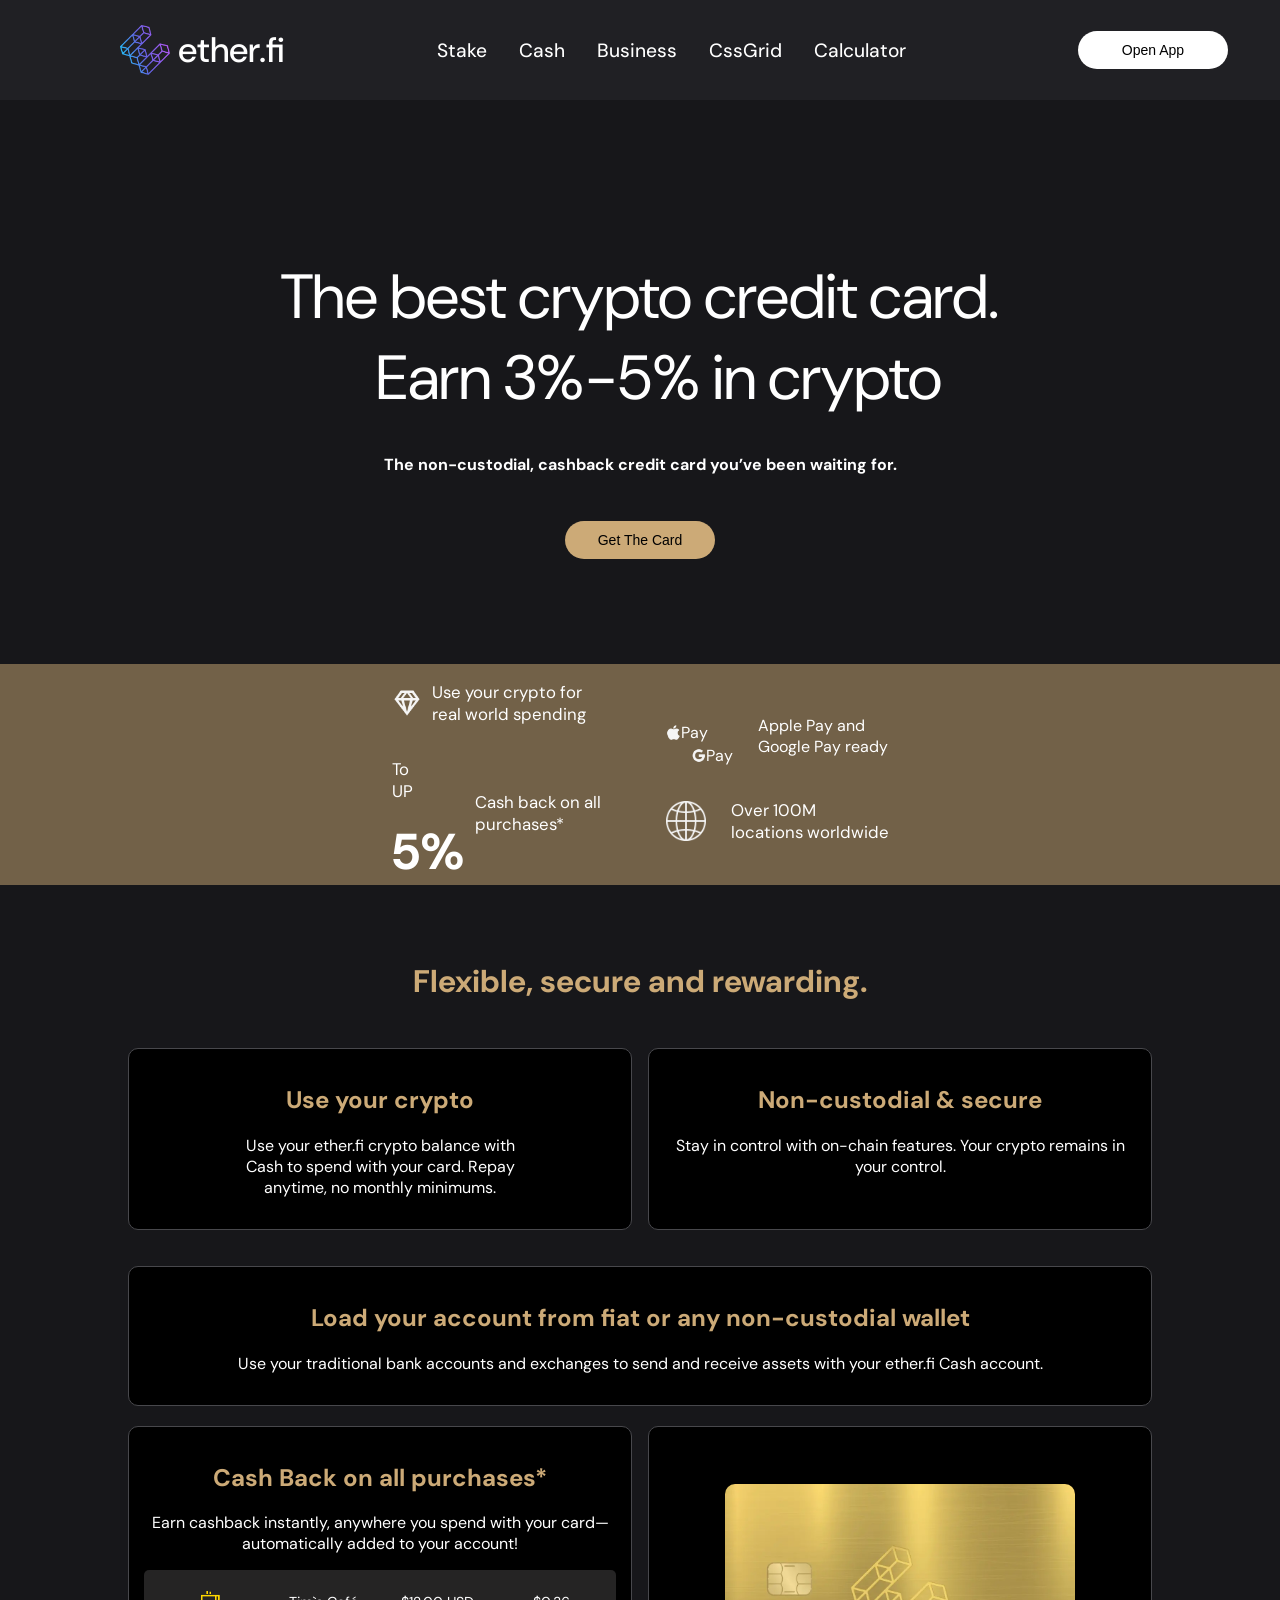
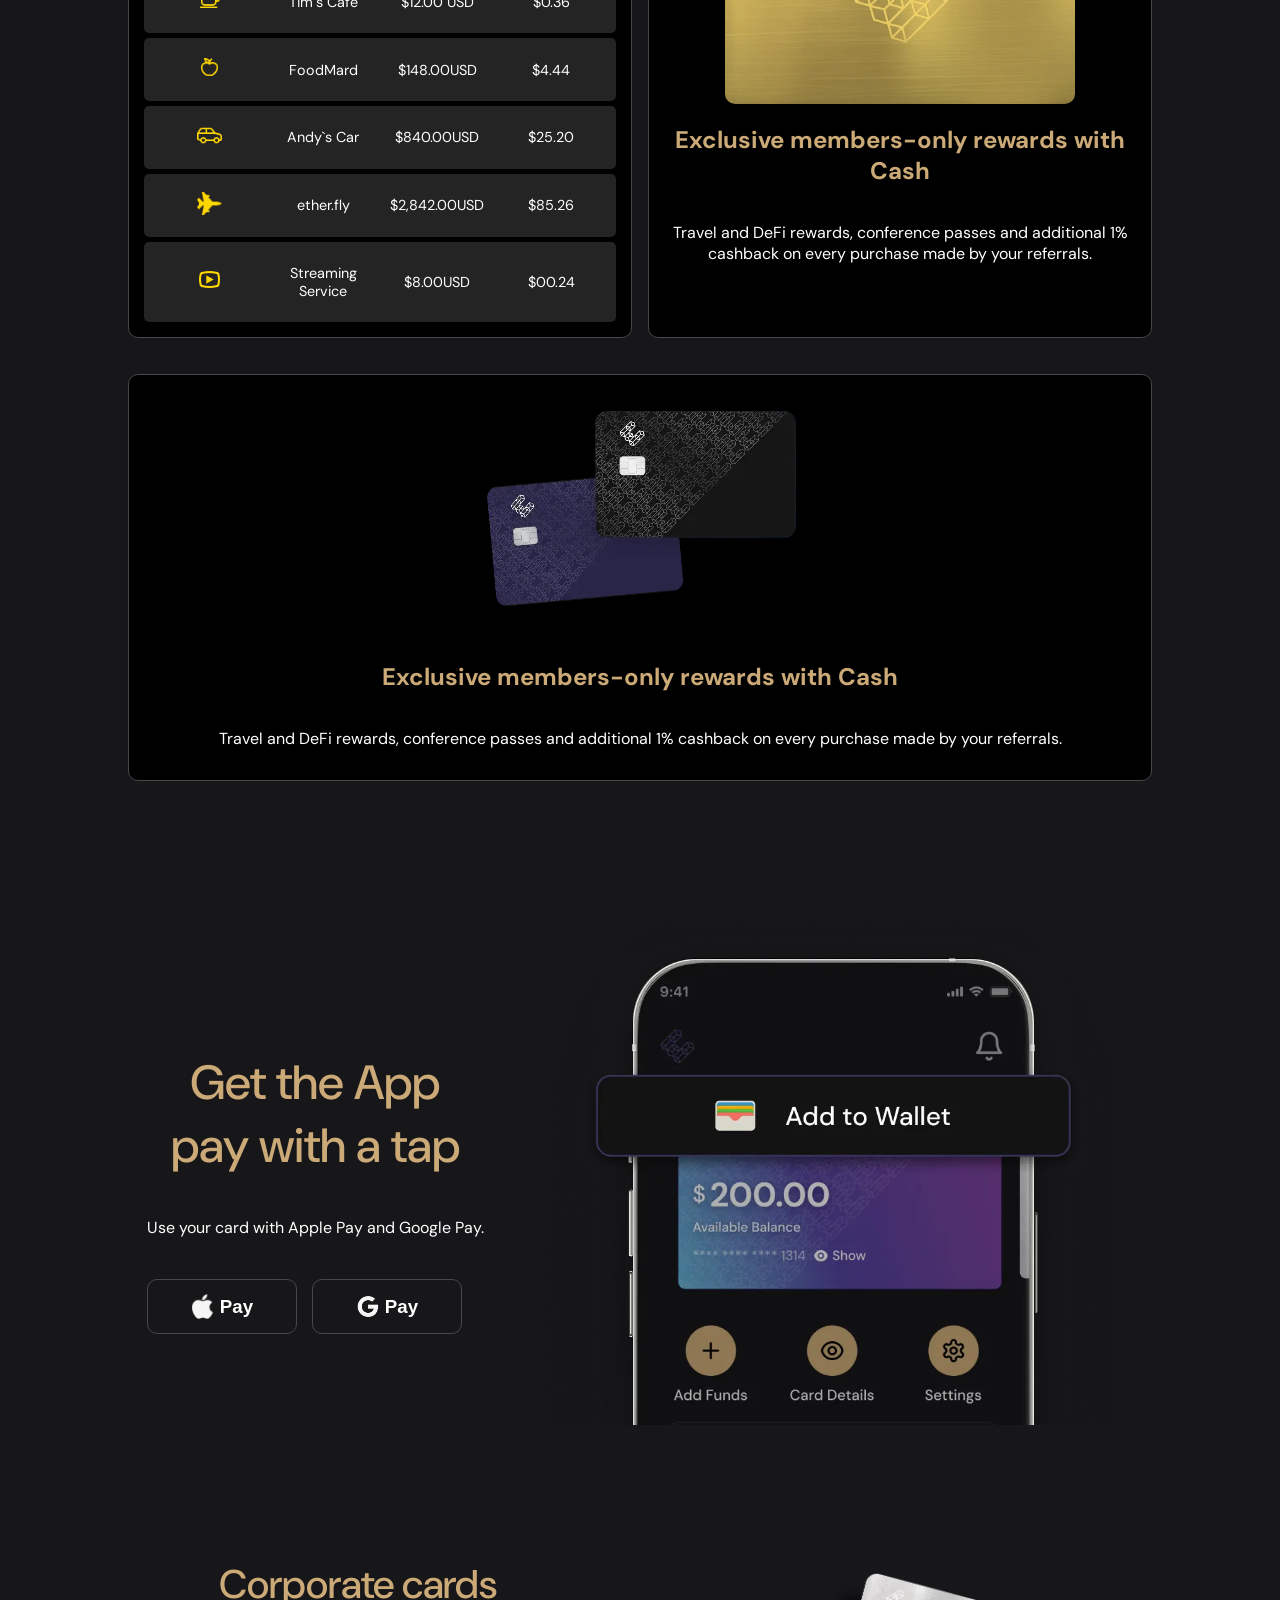
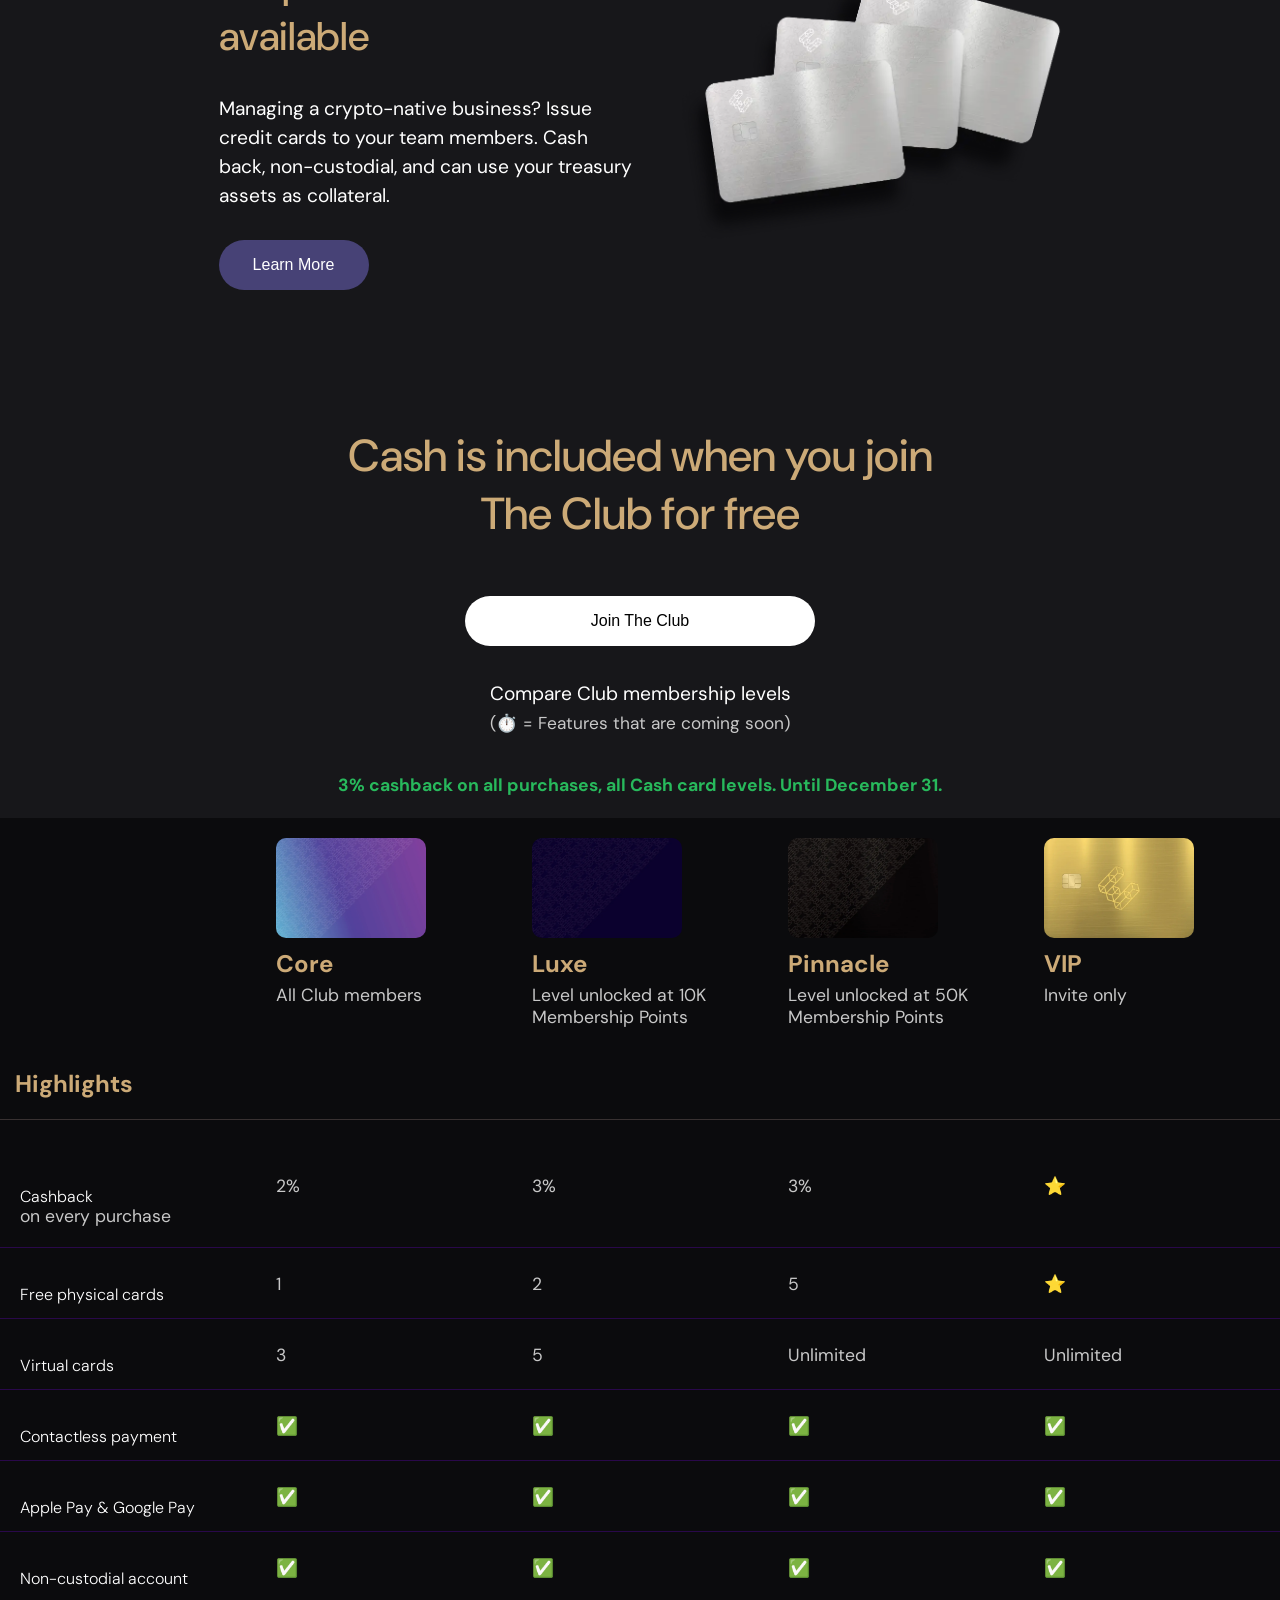
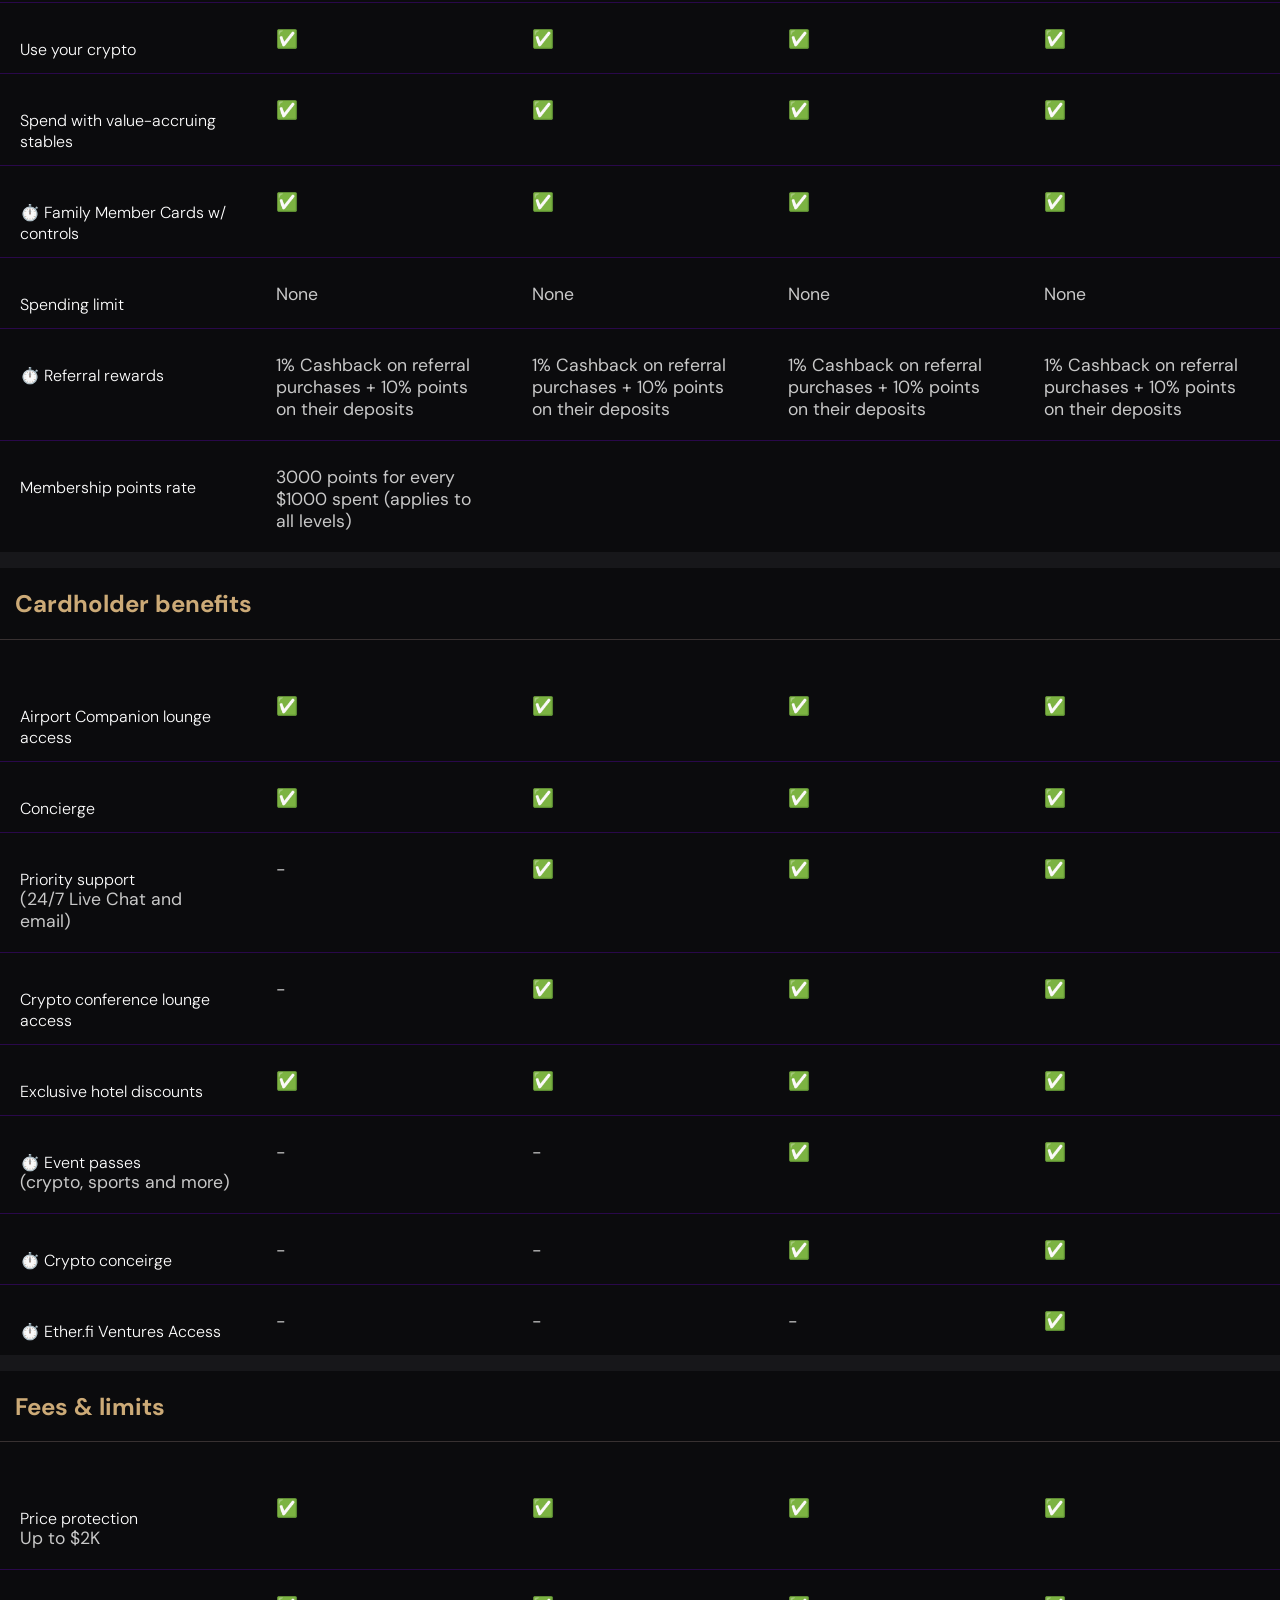
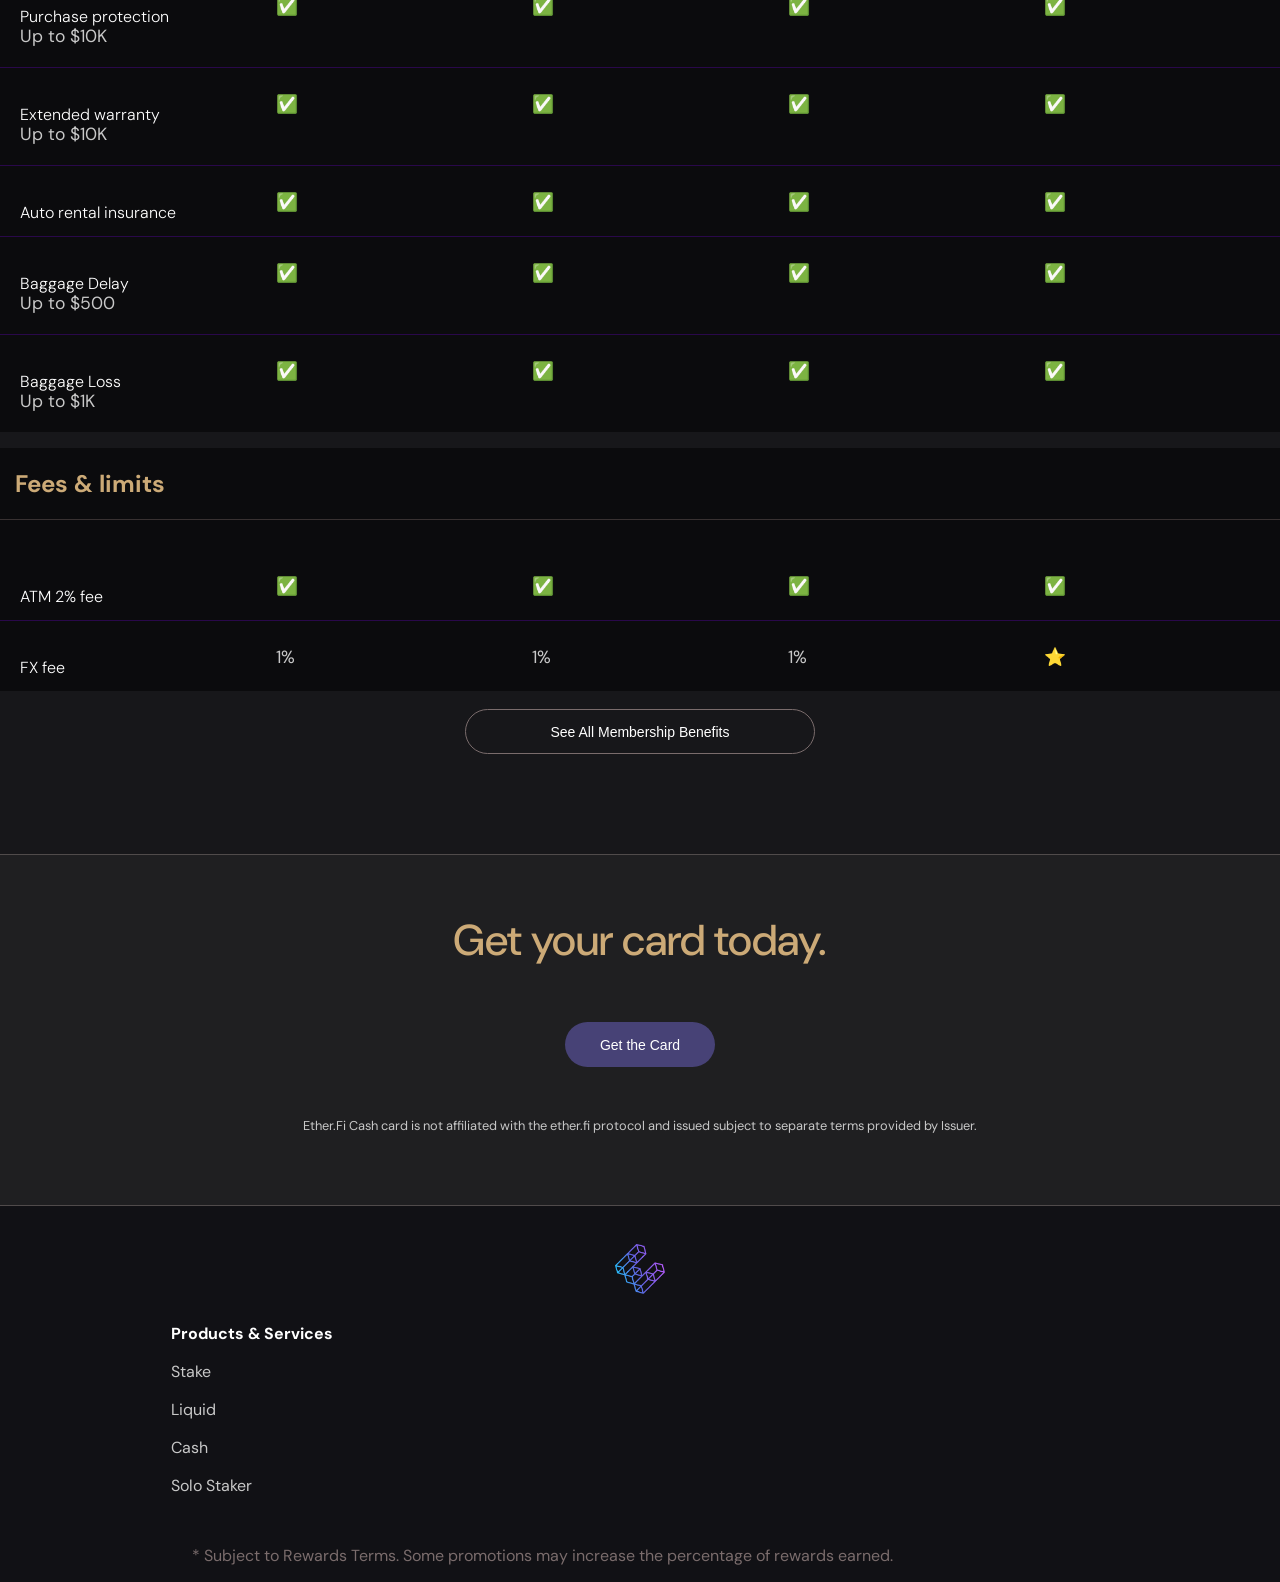
==== commit a491ce48: "made corection on the responsive design" ====
--- a/index.html
+++ b/index.html
@@ -26,8 +26,8 @@
         <li><a href="./index.html">Stake</a></li>
         <li><a href="#">Cash</a></li>
         <li><a href="#">Business</a></li>
-        <li><a href="./pages/cssgrid.html">CssGrid</a></li>
-        <li><a href="./pages/calculator.html">Calculator</a></li>
+        <li><a href="#">CssGrid</a></li>
+        <li><a href="#">Calculator</a></li>
       </ul>
     </div>
     <div>
@@ -35,7 +35,7 @@
     </div>
   </nav>
 
-  
+
   <!-- Carousel Section -->
   <section class="carousel">
     <h1>
@@ -49,69 +49,69 @@
   <nav class="second-nav">
     <!-- second-nav-item for tablet 1-->
     <div class="second-nav-tablet-mobile">
-    <div class="second-nav-item-1">
-      <img class="second-nav-image1" src="./images/diamond.png" alt="diamond Logo" />
-      <p>
-        Use your crypto for<br />
-        real world spending
-      </p>
+      <div class="second-nav-item-1">
+        <img class="second-nav-image1" src="./images/diamond.png" alt="diamond Logo" />
+        <p>
+          Use your crypto for<br />
+          real world spending
+        </p>
+      </div>
+
+      <div class="second-nav-item-2">
+        <!-- div for mobile design -->
+        <div class="second-nav-item-2-mobile">
+          <div>
+            <p>
+              To <br />
+              UP
+            </p>
+          </div>
+          <div>
+            <h1>5%</h1>
+          </div>
+        </div>
+        <!-- end div for mobile design -->
+        <div>
+          <p>Cash back on all <br />purchases*</p>
+        </div>
+      </div>
+
     </div>
-
-    <div class="second-nav-item-2">
-      <!-- div for mobile design -->
-      <div class="second-nav-item-2-mobile">
-      <div>
-        <p>
-          To <br />
-          UP
-        </p>
-      </div>
-      <div>
-        <h1>5%</h1>
-      </div>
-      </div>
-      <!-- end div for mobile design -->
-      <div>
-        <p>Cash back on all <br />purchases*</p>
-      </div>
-    </div>
-
-</div>
-<!--end second-nav-item for tablet 1-->
-
- <!-- second-nav-item for tablet 2-->
+    <!--end second-nav-item for tablet 1-->
+
+    <!-- second-nav-item for tablet 2-->
     <div class="second-nav-tablet-mobile">
-    <div class="second-nav-item-3">
-      <div>
-        <p>
-        <div class="second-nav-item-3-image-div">
-          <sub class="second-nav-item-3-image-sub"><img class="second-nav-item-3-image" src="./images/apple.png"
-              alt="apple-image" />
+      <div class="second-nav-item-3">
+        <div>
+          <p>
+          <div class="second-nav-item-3-image-div">
+            <sub class="second-nav-item-3-image-sub"><img class="second-nav-item-3-image" src="./images/apple.png"
+                alt="apple-image" />
+              <p>Pay</p>
+            </sub>
+          </div>
+
+          <sup class="second-nav-item-3-image-sub2"><img class="second-nav-item-3-image" src="./images/google.png"
+              alt="google-image" />
             <p>Pay</p>
-          </sub>
-        </div>
-
-        <sup class="second-nav-item-3-image-sub2"><img class="second-nav-item-3-image" src="./images/google.png"
-            alt="google-image" />
-          <p>Pay</p>
-        </sup>
-      </div>
-      <div>
-        <p>
-          Apple Pay and <br />
-          Google Pay ready
-        </p>
-      </div>
-    </div>
-    
-
-    <div class="second-nav-item-4">
-      <img class="second-nav-image4" src="./images/globe.png" alt="globe image" />
-      <p>Over 100M <br /> locations worldwide</p>
-    </div>
+          </sup>
+        </div>
+        <div>
+          <p>
+            Apple Pay and <br />
+            Google Pay ready
+          </p>
+        </div>
+      </div>
+
+
+      <div class="second-nav-item-4">
+        <img class="second-nav-image4" src="./images/globe.png" alt="globe image" />
+        <p>Over 100M <br /> locations worldwide</p>
+      </div>
   </nav>
-</div>
-    <!--end second-nav-item for tablet 1-->
+  </div>
+  <!--end second-nav-item for tablet 1-->
   <!-- Card Section -->
   <section class="card-section">
 
@@ -1160,57 +1160,57 @@
         <thead>
           <tr>
             <th>Products & Services</th>
-            <th>Organizations</th>
-            <th>Integrations</th>
-            <th>Governance</th>
-            <th>Company</th>
-            <th>Help & Info</th>
+            <th class="hide-column">Organizations</th>
+            <th class="hide-column">Integrations</th>
+            <th class="hide-column">Governance</th>
+            <th class="hide-column">Company</th>
+            <th class="hide-column">Help & Info</th>
           </tr>
         </thead>
         <tbody>
           <tr>
             <td>Stake</td>
-            <td>Institutional Staking</td>
-            <td>DeFI</td>
-            <td>ETHFI</td>
-            <td>Careers</td>
-            <td>Help Center</td>
+            <td class="hide-column">Institutional Staking</td>
+            <td class="hide-column">DeFI</td>
+            <td class="hide-column">ETHFI</td>
+            <td class="hide-column">Careers</td>
+            <td class="hide-column">Help Center</td>
           </tr>
 
           <tr>
             <td>Liquid</td>
-            <td>Corporate Cards</td>
-            <td></td>
-            <td>Forum</td>
-            <td>Media Kit</td>
-            <td>Docs</td>
+            <td class="hide-column">Corporate Cards</td>
+            <td class="hide-column"></td>
+            <td class="hide-column">Forum</td>
+            <td class="hide-column">Media Kit</td>
+            <td class="hide-column">Docs</td>
 
           <tr>
             <td>Cash</td>
-            <td></td>
-            <td></td>
-            <td>Voting</td>
-            <td>Blog</td>
-            <td>Bug Bounty</td>
+            <td class="hide-column"></td>
+            <td class="hide-column"></td>
+            <td class="hide-column">Voting</td>
+            <td class="hide-column">Blog</td>
+            <td class="hide-column">Bug Bounty</td>
           </tr>
 
           <tr>
             <td>Solo Staker</td>
-            <td></td>
-            <td></td>
-            <td>Documentation</td>
-            <td></td>
-            <td></td>
+            <td class="hide-column"></td>
+            <td class="hide-column"></td>
+            <td class="hide-column">Documentation</td>
+            <td class="hide-column"></td>
+            <td class="hide-column"></td>
           </tr>
 
 
           <tr>
             <td></td>
-            <td></td>
-            <td></td>
-            <td>Airdrop</td>
-            <td></td>
-            <td></td>
+            <td class="hide-column"></td>
+            <td class="hide-column"></td>
+            <td class="hide-column">Airdrop</td>
+            <td class="hide-column"></td>
+            <td class="hide-column"></td>
           </tr>
         </tbody>
       </table>
@@ -1218,7 +1218,7 @@
       <!-- end footer main body -->
 
       <!-- sub section 1 footer body -->
-      <div class="sub-section-1">
+      <div class="sub-section-1 hide">
         <div>
           <h4>ether.fi © 2025</h4>
           <ul>
@@ -1231,7 +1231,7 @@
 
         <!-- Social Media icons -->
 
-        <div>
+        <div class="hide">
           <div>
             <img class="sub-section-img" src="./images/icons8_telegram_app_512px.png" alt="telegram">
           </div>
--- a/css/styles.css
+++ b/css/styles.css
@@ -837,12 +837,30 @@
     /* <!-- End Second Navigation Bar Style --> */
 
     /* Styles for card section */
-    .card-section-h1-div{
+    .card-section-h1-div {
         text-align: center;
         font-weight: 200;
         font-size: 1em;
     }
+
+    .get-your-card p {
+    overflow-wrap: break-word;
+    word-wrap: break-word;
+    padding: 1rem;
+}
+
     /* end styles for card section */
 }
 
+/* Footer */
+
+.hide-column {
+    display: none;
+}
+
+.hide{
+    display: none;
+}
+/* End Footer */
+
 /*  End Media Queries For Mobile */
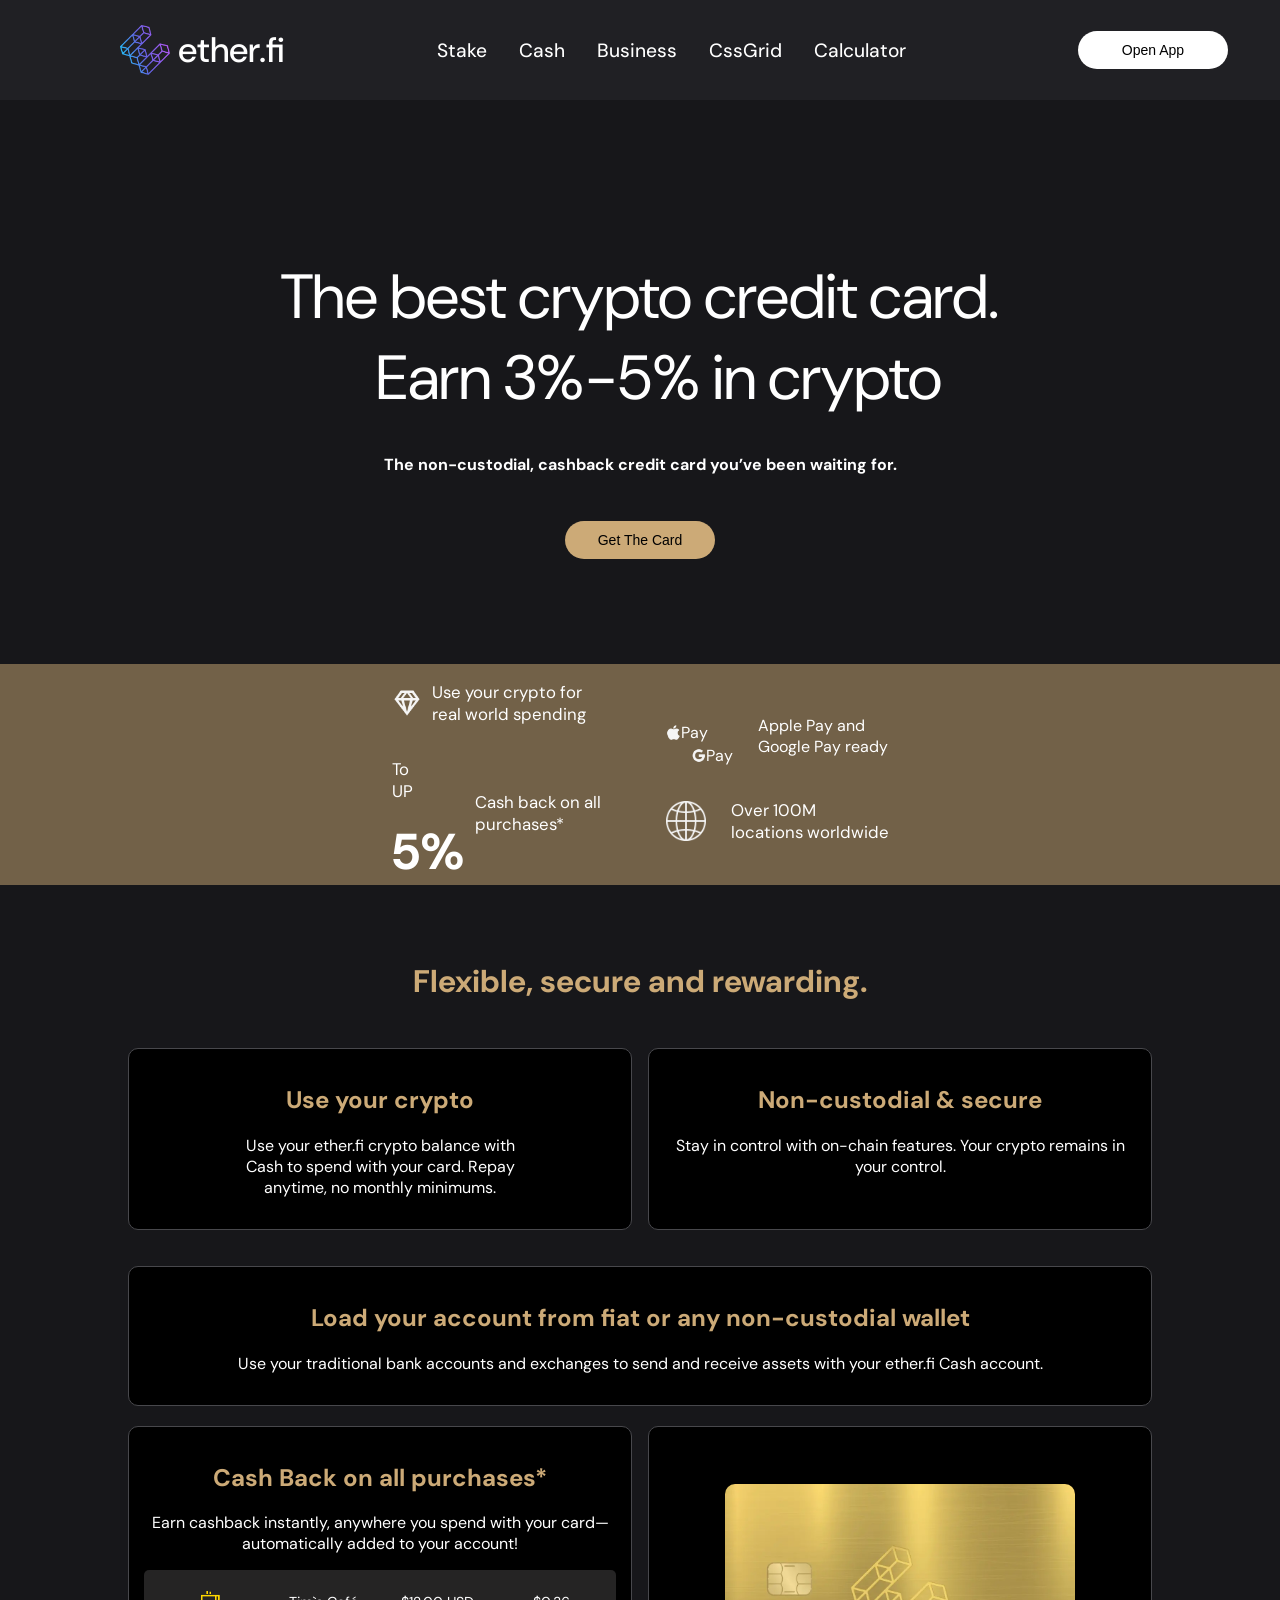
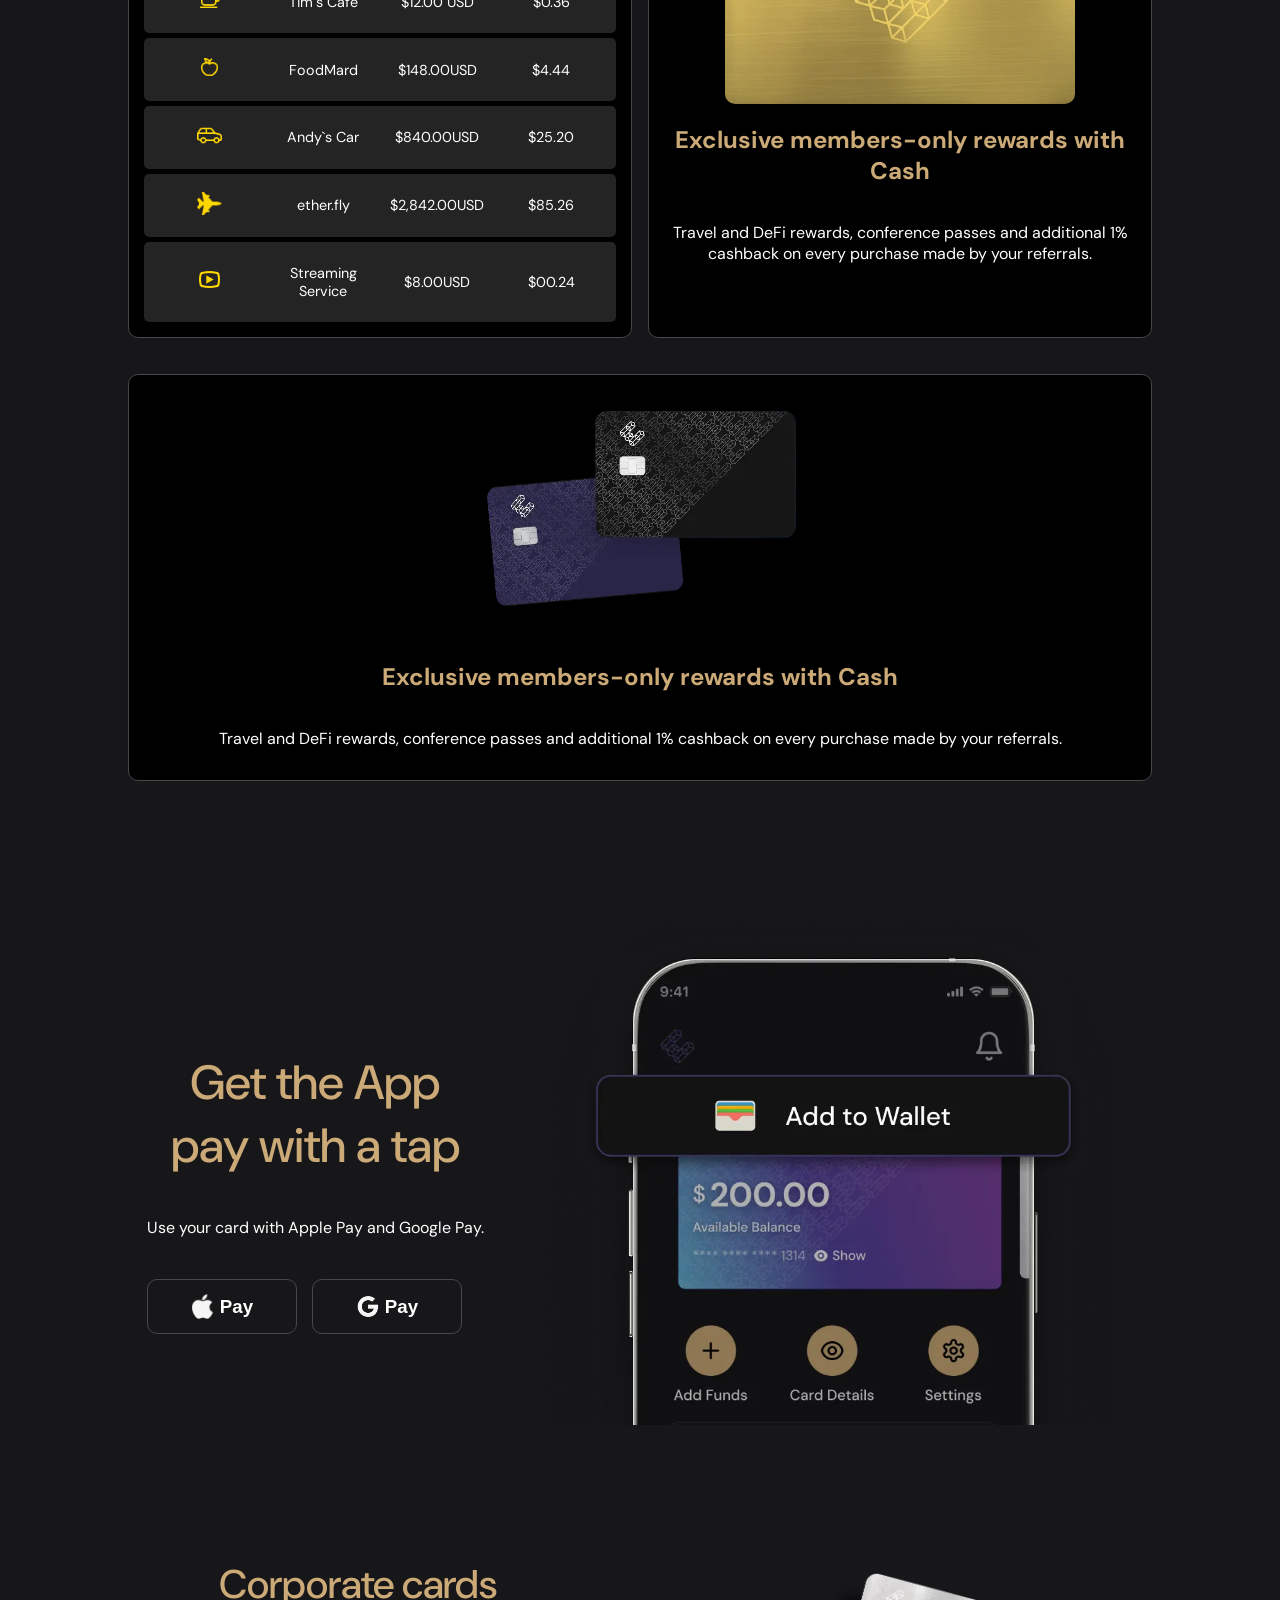
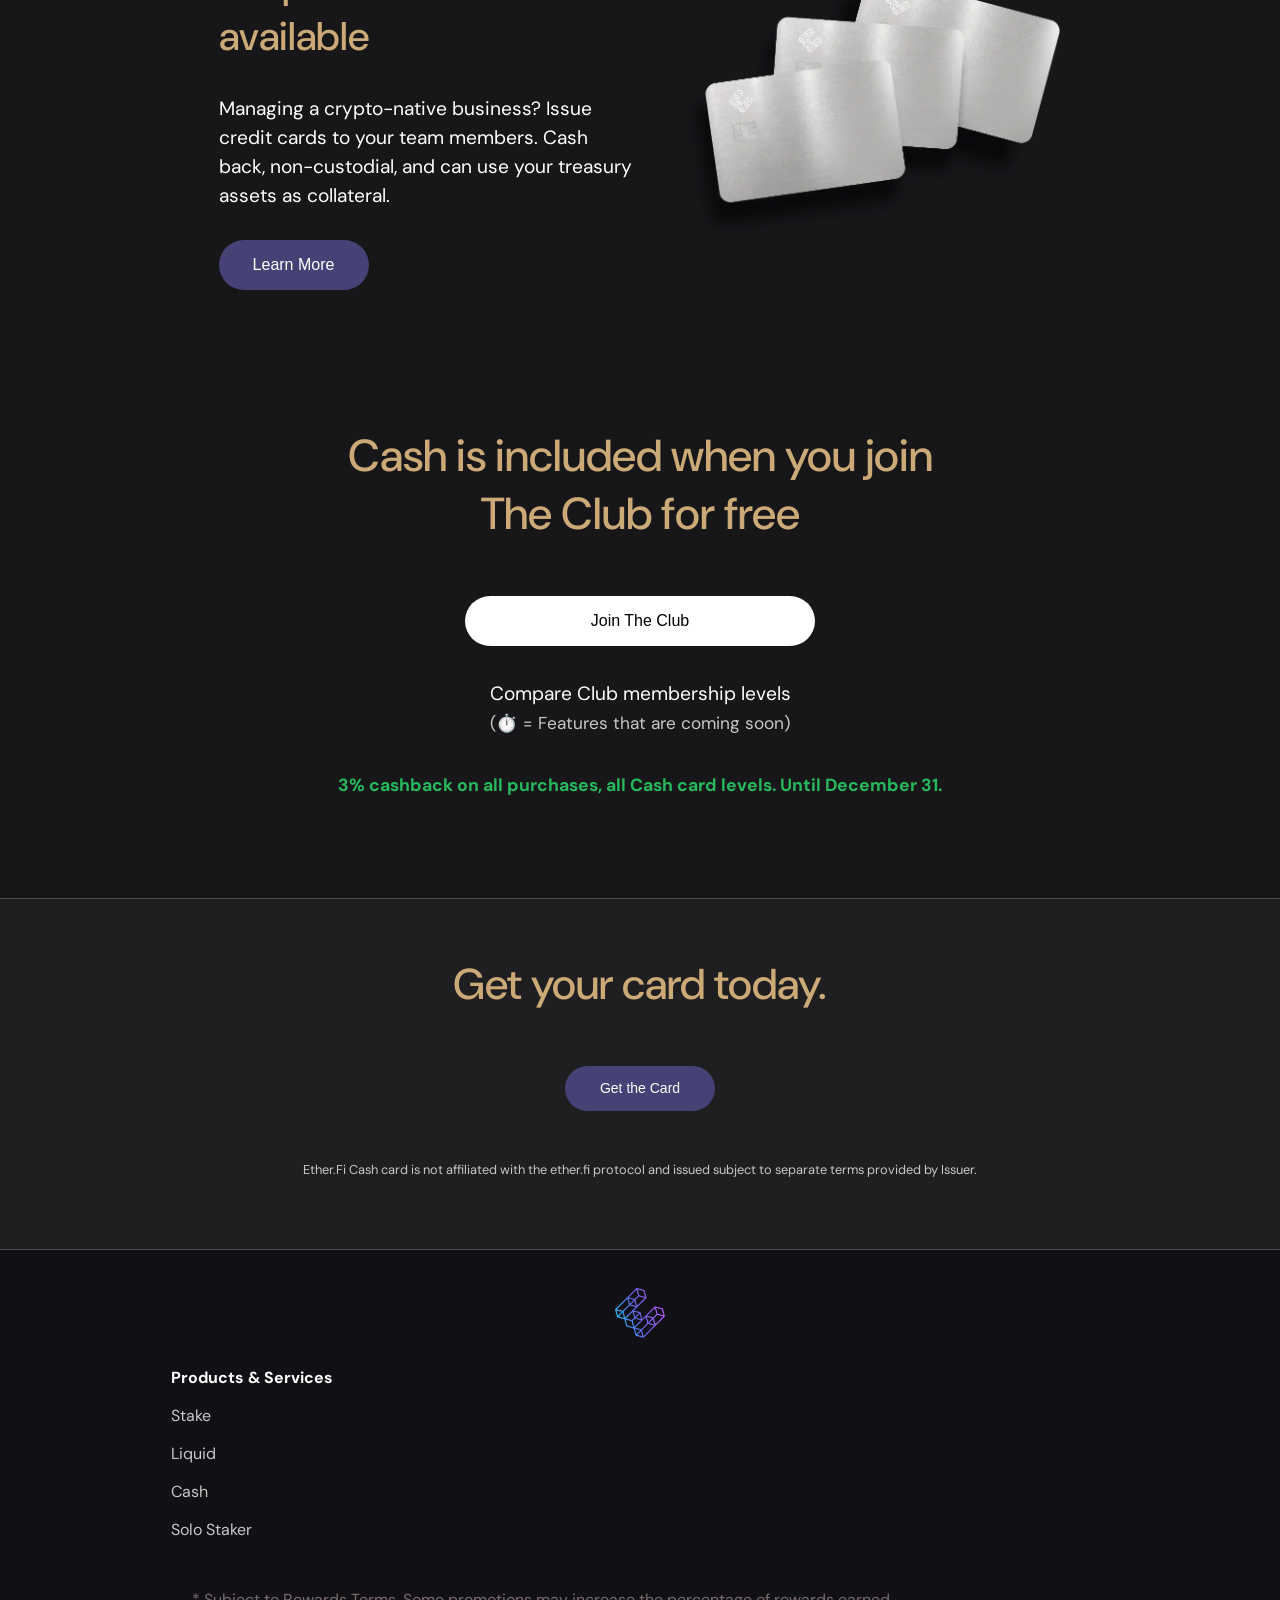
==== commit 22d5d1ca: "hide table in mobile mode" ====
--- a/index.html
+++ b/index.html
@@ -340,7 +340,7 @@
     </div>
 
     <!-- Table Section With Card 1 -->
-    <section>
+    <section class="hide">
       <div class="table-parent">
         <!-- Row 1 -->
         <div class="table-row">
@@ -687,7 +687,7 @@
     <!-- End Table Section With Card 1  -->
 
     <!-- Table Section With Card 2 -->
-    <section class="separate-table">
+    <section class="separate-table hide">
       <div class="table-parent">
 
         <!-- row 1 -->
@@ -903,7 +903,7 @@
     <!-- End Table Section With Card 2 -->
 
     <!-- Table Section With Card 3 -->
-    <section class="separate-table">
+    <section class="separate-table hide">
       <div class="table-parent">
 
         <!-- row 1 -->
@@ -1072,7 +1072,7 @@
     <!-- End Table Section With Card 3 -->
 
     <!-- Table Section With Card 4 -->
-    <section class="separate-table">
+    <section class="separate-table hide">
       <div class="table-parent">
 
         <!-- row 1 -->
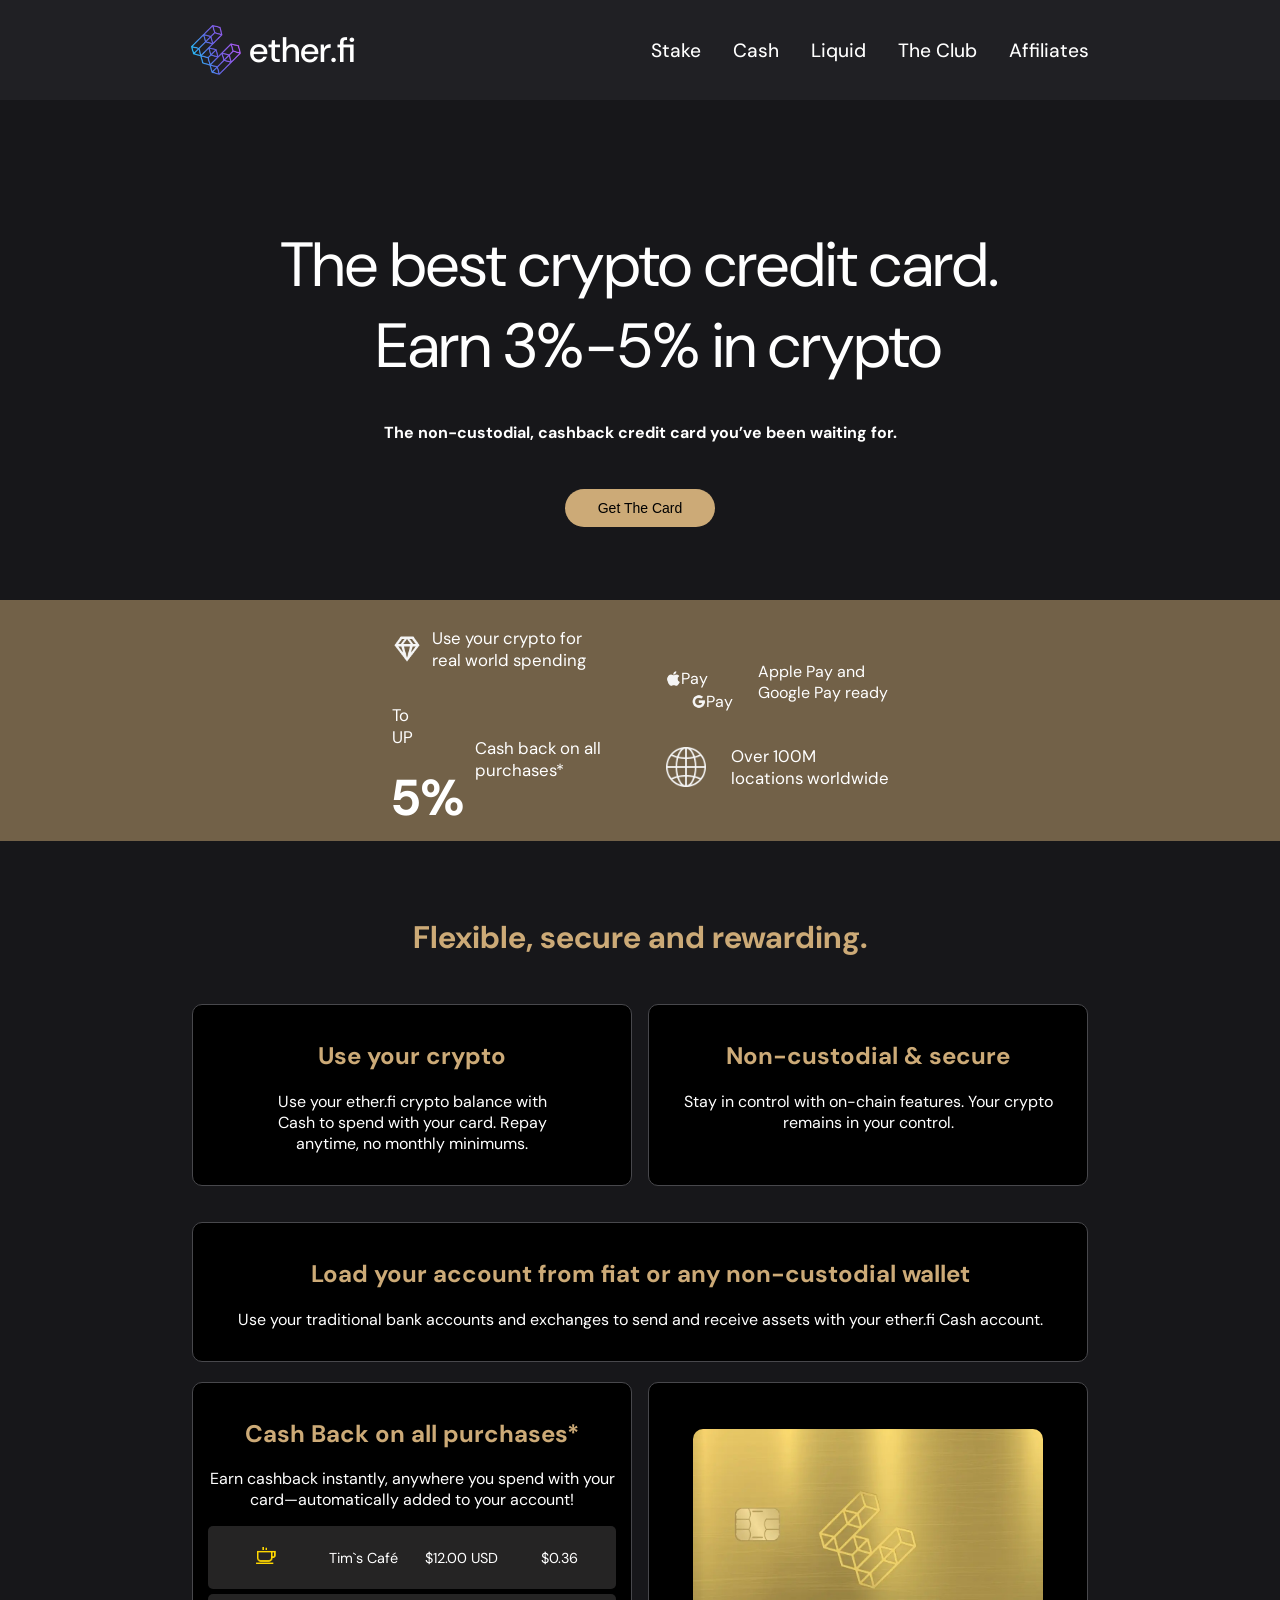
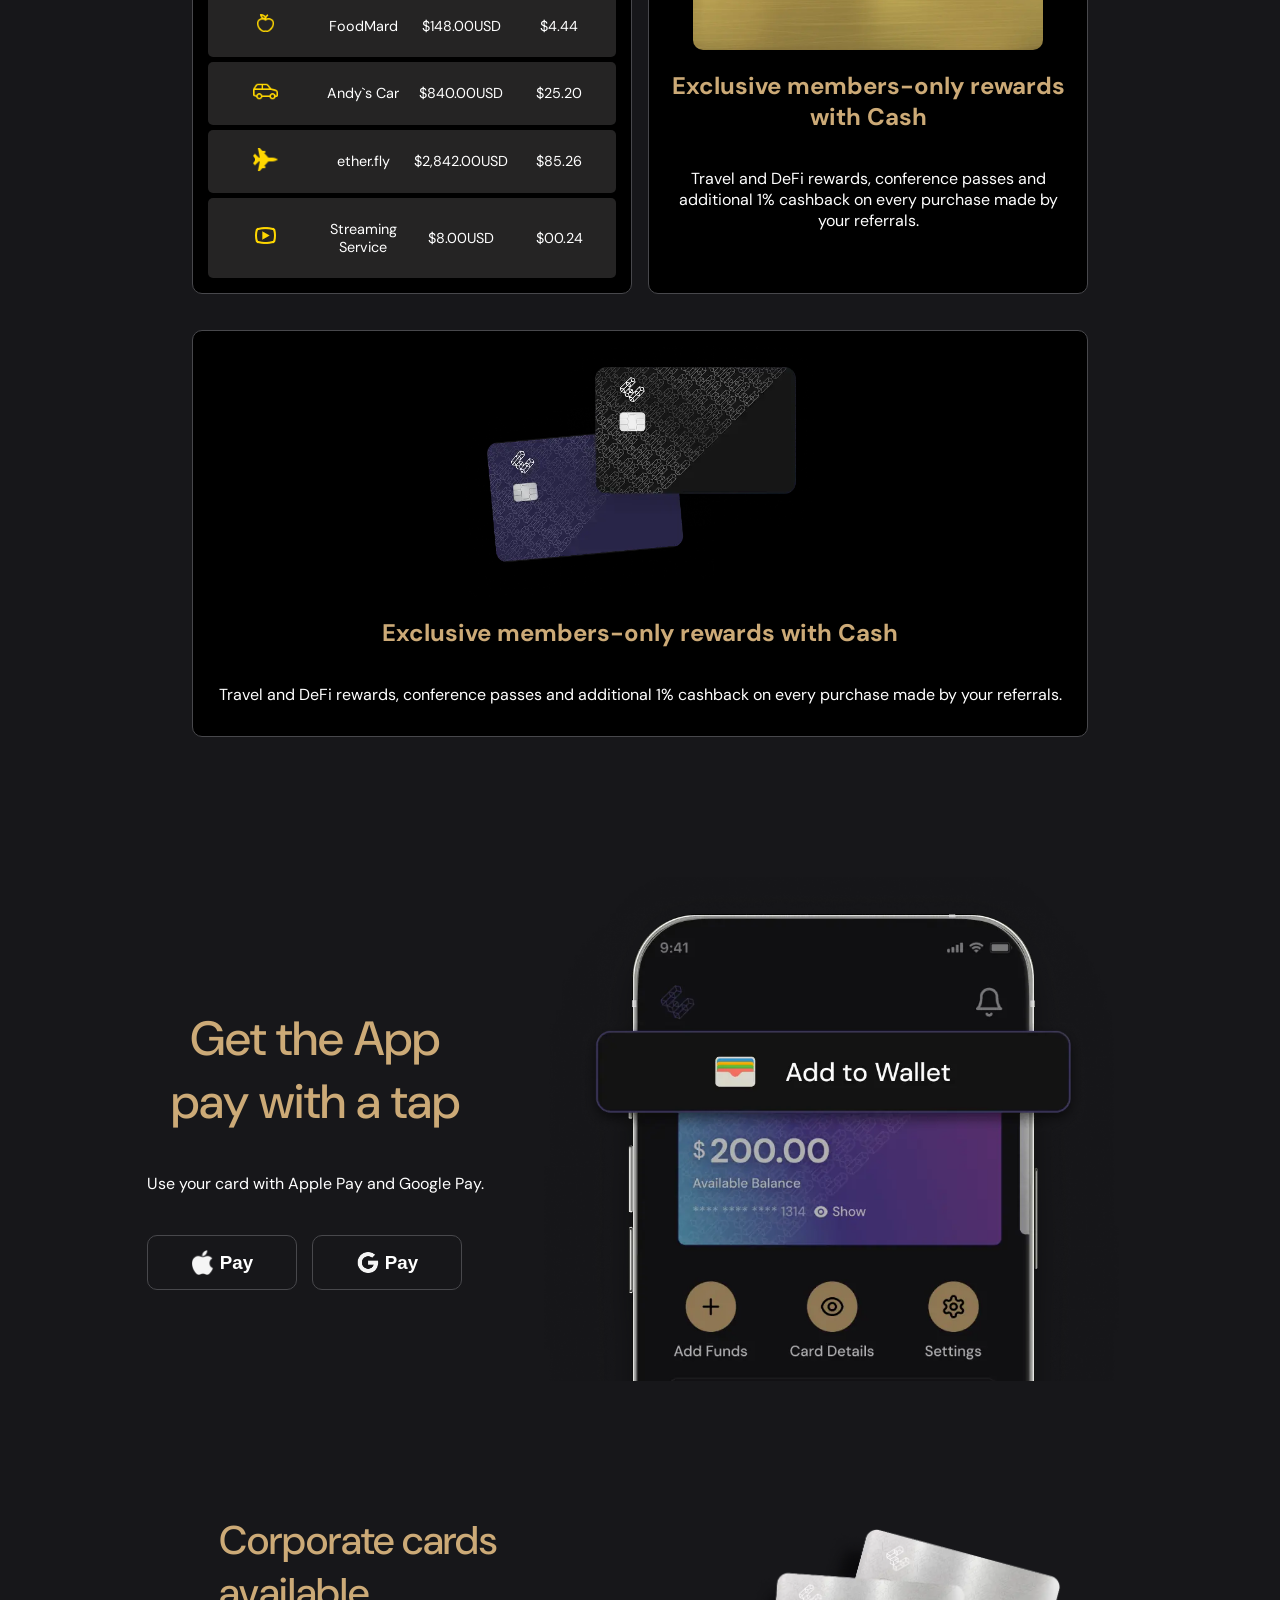
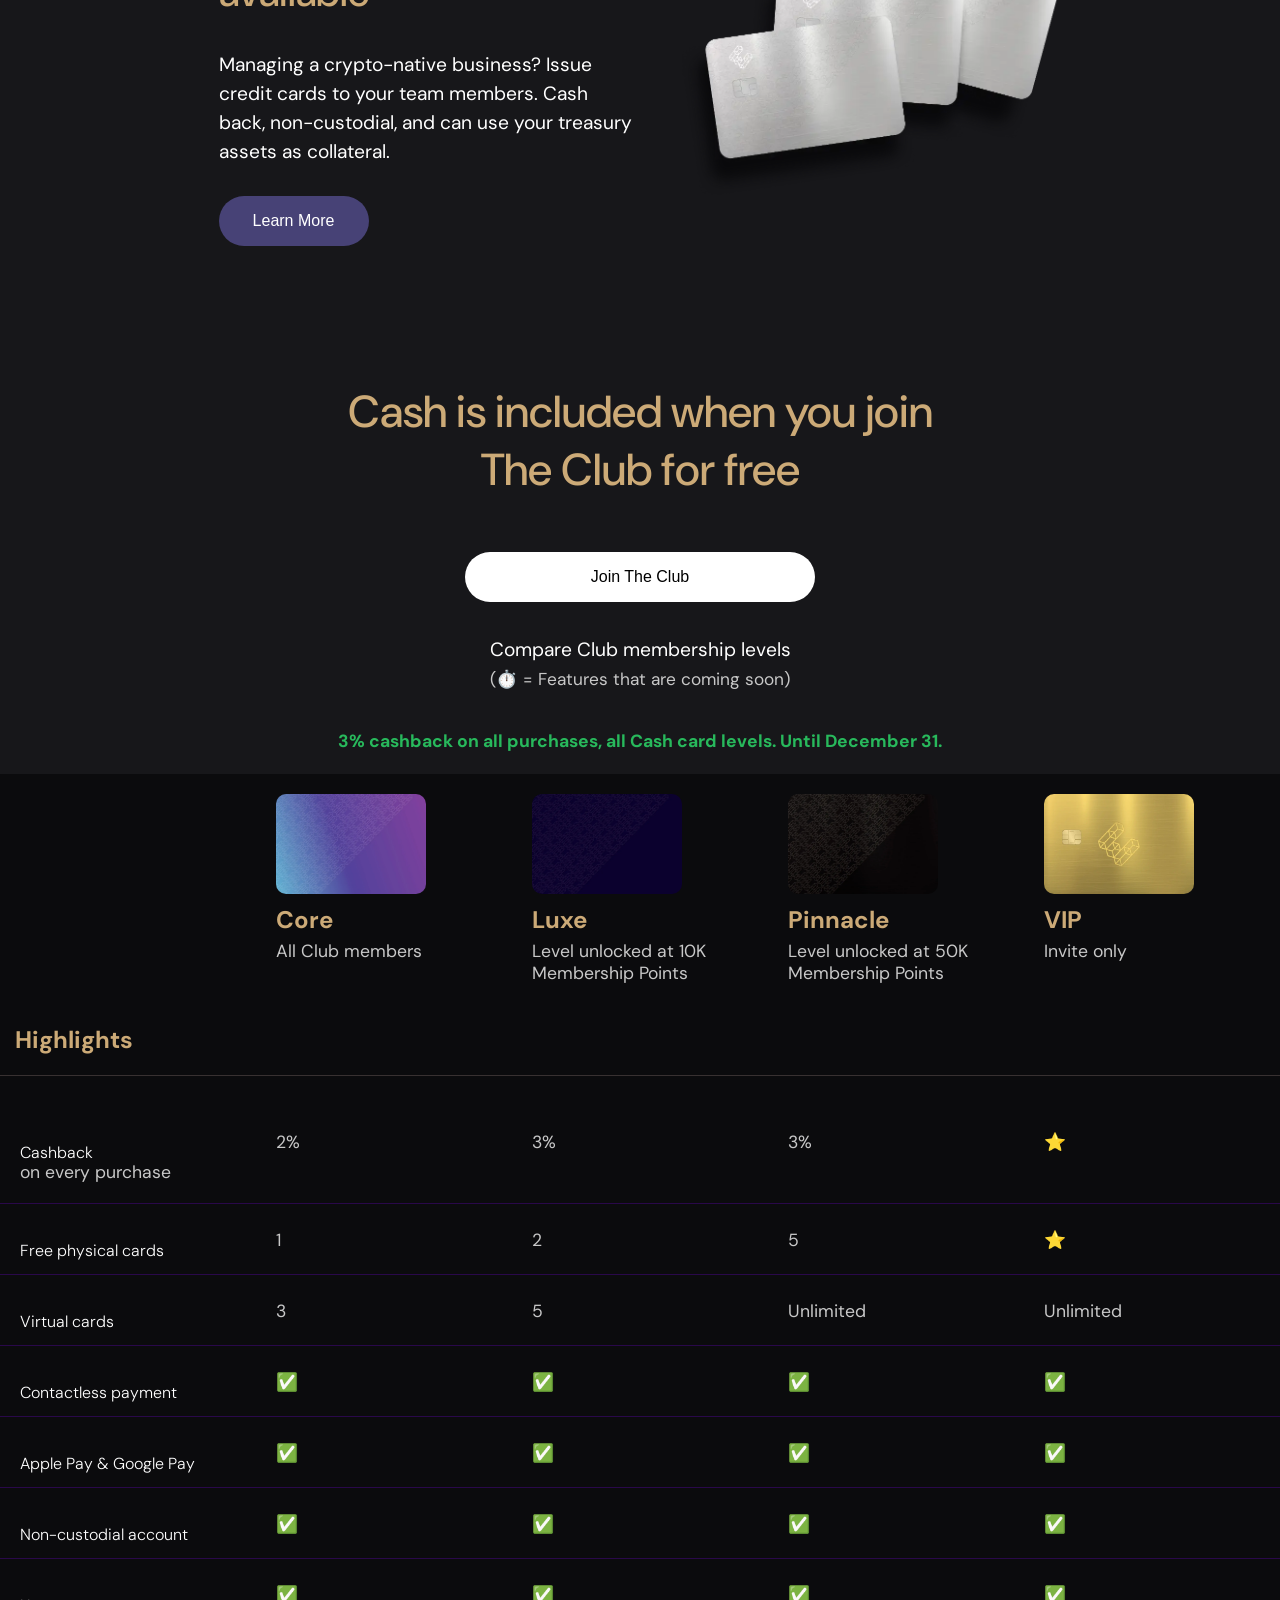
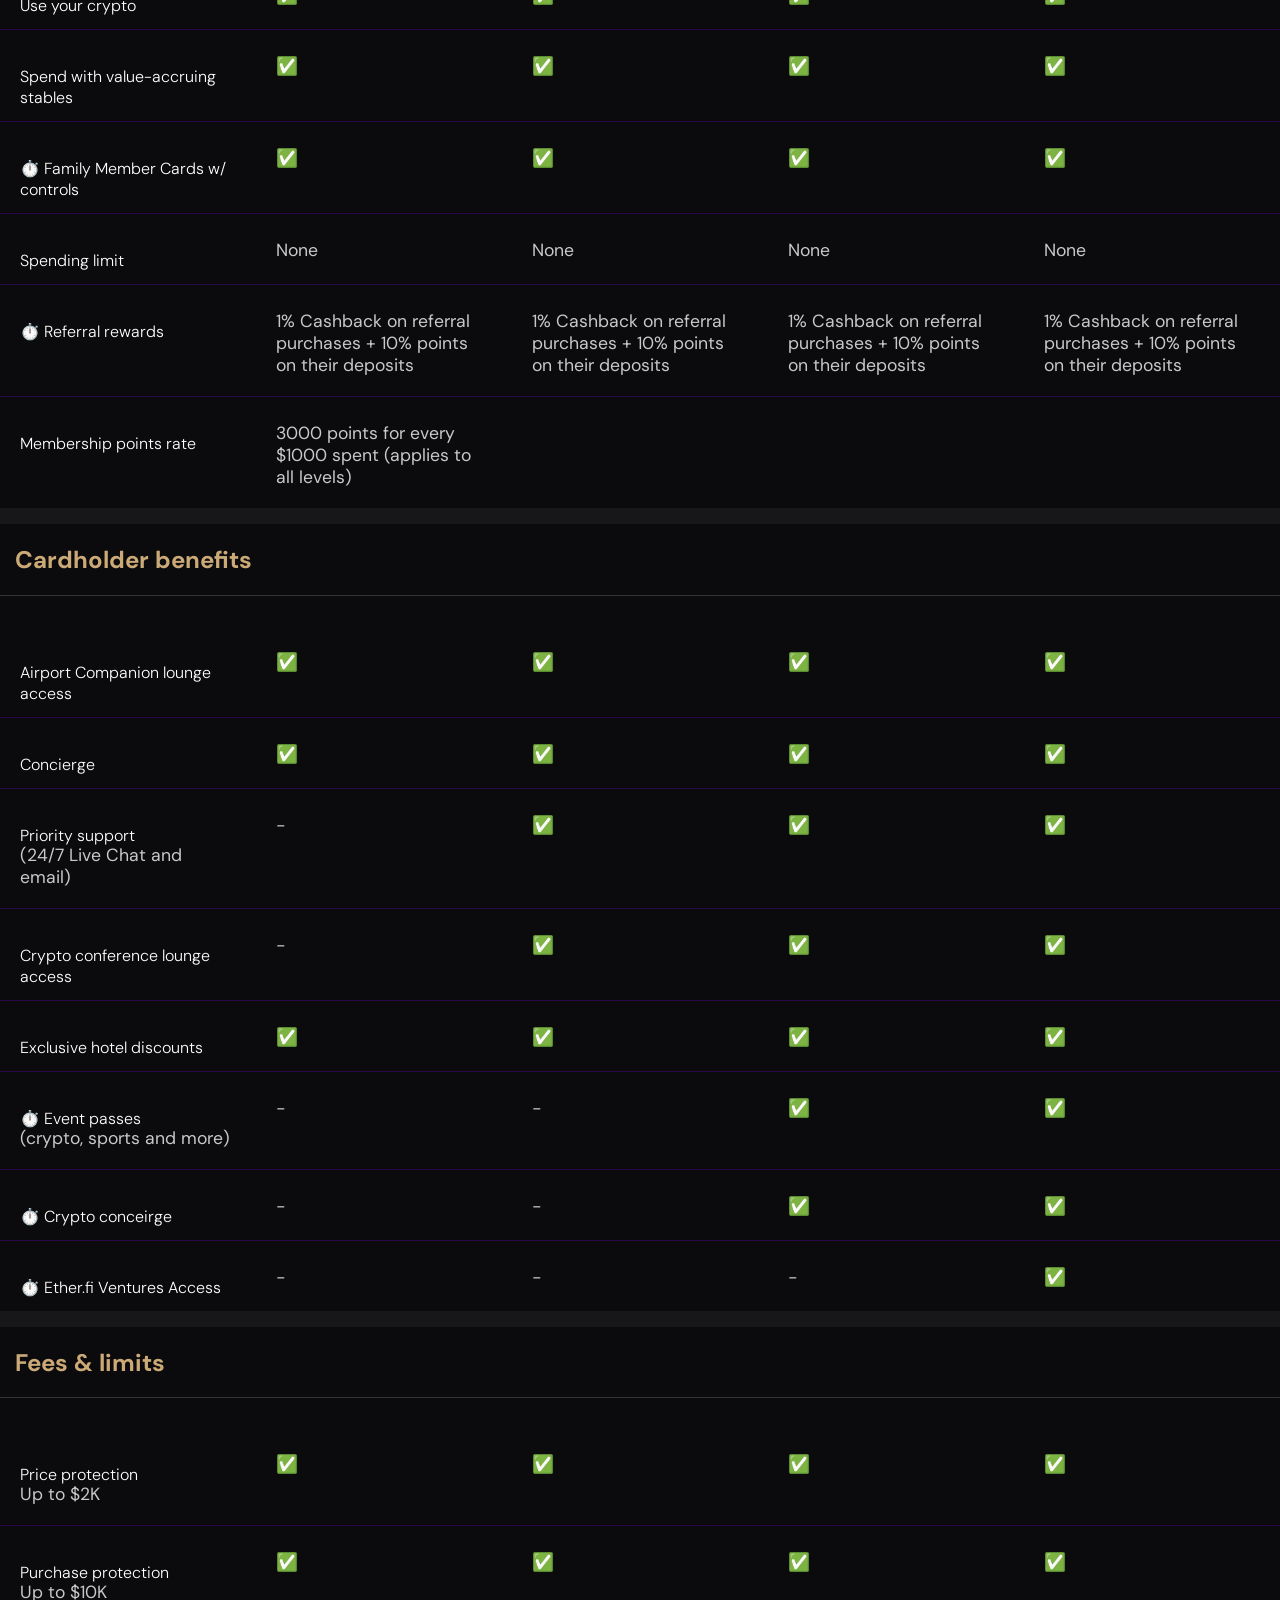
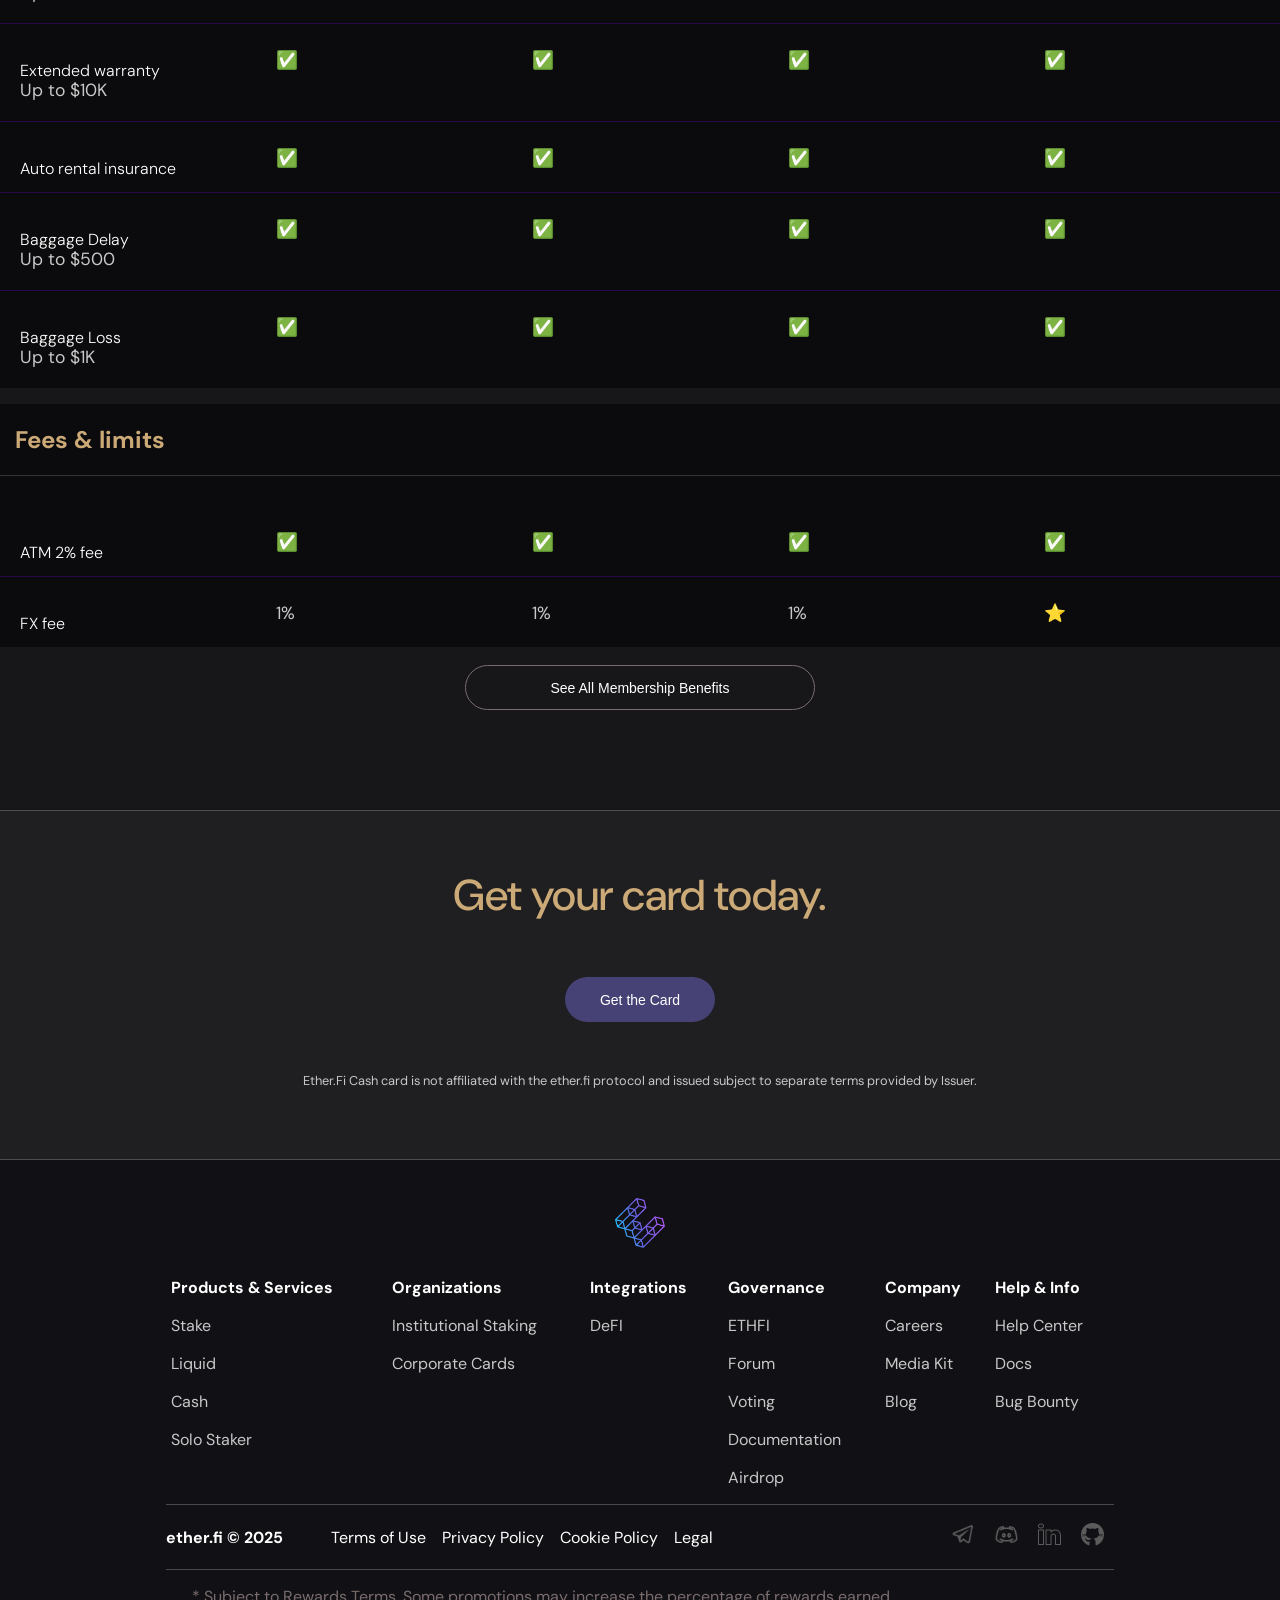
==== commit 1e2a721f: "added logic to navbar" ====
--- a/index.html
+++ b/index.html
@@ -16,24 +16,29 @@
 
 <body>
   <!-- Navigation Bar -->
-  <nav class="crypto-nav">
-    <div class="nav-logo">
-      <img class="nav-logo-image" src="./images/logo.png" alt="Logo" />
-      <span id="nav-logo-text">ether.fi</span>
-    </div>
-    <div class="nav-menu">
-      <ul class="nav--menu-items">
-        <li><a href="./index.html">Stake</a></li>
-        <li><a href="#">Cash</a></li>
-        <li><a href="#">Business</a></li>
-        <li><a href="#">CssGrid</a></li>
-        <li><a href="#">Calculator</a></li>
-      </ul>
-    </div>
-    <div>
-      <button class="nav-btn">Open App</button>
-    </div>
-  </nav>
+ <nav class="crypto-nav">
+  <div class="nav-logo">
+    <img class="nav-logo-image" src="./images/logo.png" alt="Logo" />
+    <span id="nav-logo-text">ether.fi</span>
+  </div>
+
+  
+  <button class="hamburger" aria-label="Toggle menu">
+    <span></span>
+    <span></span>
+    <span></span>
+  </button>
+
+  <div class="nav-menu">
+    <ul class="nav--menu-items">
+      <li><a href="https://www.ether.fi/stake">Stake</a></li>
+      <li><a href="./index.html">Cash</a></li>
+      <li><a href="https://www.ether.fi/liquid">Liquid</a></li>
+      <li><a href="https://www.ether.fi/the-club">The Club</a></li>
+      <li><a href="https://www.ether.fi/affiliates">Affiliates</a></li>
+    </ul>
+  </div>
+</nav>
 
 
   <!-- Carousel Section -->
@@ -42,7 +47,7 @@
       The best crypto credit card.<br /><span> Earn 3%-5% in crypto</span>
     </h1>
     <p>The non-custodial, cashback credit card you’ve been waiting for.</p>
-    <button class="carousel-btn">Get The Card</button>
+    <button class="carousel-btn"><a class="carousel-btn-a" href="https://www.ether.fi/app/cash/sign-up">Get The Card</a></button>
   </section>
 
   <!-- Second Navigation Bar -->
@@ -1257,6 +1262,8 @@
         </p>
       </div>
     </footer>
+
+    <script src="./javascript/app.js"></script>
 </body>
 
 </html>
--- a/css/styles.css
+++ b/css/styles.css
@@ -4,12 +4,12 @@
     color: #fff;
     margin: 0;
     width: 100%;
-
     overflow-x: hidden;
     font-family: "DM Sans", "DM Sans Fallback", sans-serif, system-ui, -apple-system, BlinkMacSystemFont, 'Segoe UI', Roboto, Oxygen, Ubuntu, Cantarell, 'Open Sans', 'Helvetica Neue', sans-serif;
 }
 
 /* Navigation Style */
+
 
 .crypto-nav {
     display: flex;
@@ -18,9 +18,15 @@
     background-color: rgb(32, 32, 36);
     min-height: 100px;
     font-size: 16px;
-    width: 100vw;
+    width: 100%;
+    max-width: 100%;
+    box-sizing: border-box;
     margin: 0 auto;
     padding: 0 clamp(1rem, 5vw, 10em);
+}
+
+.hamburger {
+    display: none;
 }
 
 .nav-logo {
@@ -73,6 +79,23 @@
     cursor: pointer;
     min-width: 150px;
     height: 38px;
+    text-decoration: none;
+}
+
+.nav-btn a {
+    text-decoration: none;
+    color: inherit;
+    outline: none;
+}
+
+.nav-btn a:focus,
+.nav-btn a:active {
+    outline: none;
+    color: inherit;
+}
+
+.nav-btn a:visited {
+    color: inherit;
 }
 
 /* End Navigation Style */
@@ -85,11 +108,11 @@
     flex-direction: column;
     justify-content: center;
     align-items: center;
-
-    /* 🔑 safer than fixed height */
     min-height: 500px;
     padding: 2rem 1rem;
     text-align: center;
+    box-sizing: border-box;
+    width: 100%;
 }
 
 .carousel h1 {
@@ -118,12 +141,31 @@
     font-size: 14px;
     min-width: 150px;
     height: 38px;
-}
+
+}
+
+.carousel-btn-a {
+    text-decoration: none;
+    color: inherit;
+    outline: none;
+}
+
+.carousel-btn-a:focus,
+.carousel-btn-a:active {
+    outline: none;
+    color: inherit;
+}
+
+.carousel-btn-a:visited {
+    color: inherit;
+}
+
+
 
 /* End Carousel Style */
 
 
-/* <!-- Second Navigation Bar Style --> */
+/* Second Navigation Bar Style */
 
 .second-nav {
     display: flex;
@@ -131,8 +173,11 @@
     align-items: center;
     background-color: rgb(114, 97, 72);
     width: 100%;
+    box-sizing: border-box;
     font-size: 14px;
     gap: 65px;
+    flex-wrap: wrap;
+    padding: 10px 20px;
 }
 
 .second-nav>* {
@@ -202,10 +247,8 @@
     height: 40px;
 }
 
-/* <!-- End Second Navigation Bar Style --> */
-
-
-/* Perfect style for the crypto card */
+/* End Second Navigation Bar Style */
+
 
 /* Style for title */
 
@@ -227,6 +270,7 @@
     max-width: 1100px;
     margin: 0 auto;
     padding: 0 clamp(1rem, 5vw, 10em);
+    box-sizing: border-box;
 }
 
 .crypto-card {
@@ -243,6 +287,8 @@
     border: 1px solid rgb(72, 72, 76);
     background-color: rgb(0, 0, 0);
     margin-bottom: 20px;
+    box-sizing: border-box;
+    min-width: 0;
 }
 
 .crypto-card>* h2 {
@@ -264,10 +310,12 @@
     font-size: 0.9em;
     background-color: rgb(37, 36, 36);
     padding: 8px;
+    box-sizing: border-box;
 }
 
 .crypto-table-row>* {
     flex: 1;
+    min-width: 0;
 }
 
 .crypto-table-row-img {
@@ -302,6 +350,8 @@
     gap: 50px;
     flex-wrap: wrap;
     padding: 0 20px;
+    box-sizing: border-box;
+    width: 100%;
 }
 
 .payment-title>h2 {
@@ -347,7 +397,7 @@
 /* End of Get the App Section Style */
 
 
-/* style for  Corporate Section   */
+/* Corporate Section */
 .corporate-parent {
     display: flex;
     justify-content: center;
@@ -393,10 +443,9 @@
     height: auto;
 }
 
-
-/* end of Corporate Section Style */
-
-/* Cash is included Section Style */
+/* End Corporate Section */
+
+/* Cash is included Section */
 .cash-included-parent {
     display: flex;
     flex-direction: column;
@@ -435,7 +484,7 @@
     font-weight: 300;
     padding: 8px 20px;
     font-size: 16px;
-    min-width: 350px;
+    width: 100%;
     max-width: 350px;
     height: 50px;
 }
@@ -446,12 +495,9 @@
     color: rgb(40, 185, 92);
 }
 
-
-/* end of Cash is included Section Style */
-
-/* Table Section Style 1 */
-/* Table Section Style 2 */
-/* Table Section Style 3 */
+/* End Cash is included Section */
+
+/* Table Sections */
 .table-parent {
     display: flex;
     flex-direction: column;
@@ -459,12 +505,14 @@
     width: 100%;
     margin: 0px auto;
     background-color: rgb(11, 11, 13);
+    overflow-x: hidden;
 }
 
 .table-row {
     display: flex;
     justify-content: space-evenly;
     border-bottom: rgba(84, 5, 158, 0.418) 1px solid;
+    flex-wrap: wrap;
 }
 
 .table-row:first-child {
@@ -483,6 +531,8 @@
     flex: 1;
     padding: 20px;
     width: 100px;
+    min-width: 0;
+    box-sizing: border-box;
     background-color: rgb(11, 11, 13);
 }
 
@@ -500,6 +550,7 @@
     height: 100px;
     border-radius: 10px;
     margin-bottom: 10px;
+    max-width: 100%;
 }
 
 .table-inner-card h2 {
@@ -520,6 +571,7 @@
     margin-bottom: 30px;
     border-bottom: 1px solid rgb(56, 49, 49);
     padding: 0 15px;
+    flex-wrap: wrap;
 }
 
 .highlights-row:hover {
@@ -546,13 +598,10 @@
     align-items: center;
 }
 
-
-/* End Table Section Style 1 */
-/* End Table Section Style 2 */
-/* End Table Section Style 3 */
-
-
-/* Membership button  */
+/* End Table Sections */
+
+
+/* Membership button */
 
 .membership-btn {
     background-color: inherit;
@@ -573,9 +622,9 @@
     background-color: #000;
 }
 
-/* End Membership button  */
-
-/* Style Get your Card Today Section */
+/* End Membership button */
+
+/* Get your Card Today Section */
 .get-your-card {
     display: flex;
     flex-direction: column;
@@ -587,13 +636,15 @@
     margin-top: 100px;
     height: 350px;
     width: 100%;
-
+    box-sizing: border-box;
+    padding: 0 20px;
 }
 
 .get-your-card h2 {
     font-size: 2.7em;
     font-weight: 500;
     color: rgb(204, 170, 119);
+    text-align: center;
 }
 
 .get-your-card button {
@@ -615,10 +666,10 @@
     color: rgb(200, 200, 200);
 }
 
-/* End Style Get your Card Today Section  */
-
-
-/* Style Footer Section */
+/* End Get your Card Today Section */
+
+
+/* Footer Section */
 
 .footer-parent {
     display: flex;
@@ -627,21 +678,21 @@
     background-color: rgb(17, 17, 21);
     padding-top: 30px;
     width: 100%;
-
+    box-sizing: border-box;
+    overflow-x: hidden;
 }
 
 .footer-parent> :first-child img {
     width: 50px;
     height: 50px;
     margin: 0.5em;
-
 }
 
 .footer-table-parent {
     text-align: left;
     width: 75%;
     border-spacing: 10px 15px;
-
+    max-width: 100%;
 }
 
 .footer-table-parent td {
@@ -663,12 +714,13 @@
     width: 74%;
     border-top: rgb(72, 72, 76) 1px solid;
     border-bottom: rgb(72, 72, 76) 1px solid;
+    flex-wrap: wrap;
+    box-sizing: border-box;
 }
 
 .sub-section-1>div {
     display: flex;
     align-items: center;
-
 }
 
 .sub-section-1 ul {
@@ -676,6 +728,7 @@
     gap: 1em;
     margin: 0.5em;
     list-style: none;
+    flex-wrap: wrap;
 }
 
 .sub-section-img {
@@ -687,15 +740,15 @@
 .sub-section-2 {
     width: 70%;
     color: #7a6c6c;
-}
-
-/* end  Style Footer Section */
+    box-sizing: border-box;
+    /* FIX */
+}
+
+/* End Footer Section */
 
 /* Media Queries For Tablet */
 
 @media (max-width: 1025px) {
-
-    /* Navigation Style */
 
     .crypto-nav {
         display: flex;
@@ -707,26 +760,18 @@
         align-items: center;
         gap: 0.5em;
         margin-top: 1rem;
-        margin-right: 30rem;
-    }
-
+        margin-right: 0;
+    }
 
     .nav--menu-items {
         flex-direction: column;
-
     }
 
     .nav-btn {
-        width: 500px;
         margin-bottom: 1rem;
-
-    }
-
-    /* End Navigation Style */
-
-
-
-    /* <!-- Second Navigation Bar Style --> */
+        width: 100%;
+        max-width: 300px;
+    }
 
     .second-nav {
         flex-direction: column;
@@ -742,21 +787,177 @@
         display: flex;
         gap: 200px;
         align-items: center;
-    }
-
-    /* <!-- End Second Navigation Bar Style --> */
-
-
-}
-
-/*  End Media Queries For Tablet */
+        flex-wrap: wrap;
+    }
+
+
+    /* ── Logo entrance ── */
+    .nav-logo {
+        display: flex;
+        align-items: center;
+        gap: 8px;
+        animation: fadeSlideDown 0.5s ease forwards;
+    }
+
+    .nav-logo-image {
+        animation: spinFadeIn 0.6s ease forwards;
+    }
+
+    #nav-logo-text {
+        animation: fadeSlideRight 0.5s ease 0.2s both;
+    }
+
+    .crypto-nav {
+        position: fixed;
+    }
+
+    /* ── Mobile menu ── */
+    .crypto-nav {
+        position: fixed;
+    }
+
+    .nav-menu {
+        position: fixed;
+        top: -100%;
+        left: 0;
+        width: 100%;
+        background: rgba(10, 10, 20, 0.95);
+        backdrop-filter: inherit;
+        -webkit-backdrop-filter: inherit;
+        transition: top 0.4s cubic-bezier(0.77, 0, 0.18, 1);
+        display: flex;
+        align-items: center;
+        justify-content: center;
+        padding: 2rem 0;
+        box-shadow: 0 8px 30px rgba(0, 0, 0, 0.3);
+        margin-top: 40px;
+    }
+
+    /* When open, drops down just below the nav */
+    .nav-menu.open {
+        top: 60px;
+
+    }
+
+    .nav--menu-items {
+        list-style: none;
+        padding: 0;
+        margin: 0;
+        display: flex;
+        flex-direction: column;
+        gap: 1.8rem;
+        text-align: center;
+        width: 100%;
+    }
+
+
+    .nav--menu-items li {
+        opacity: 0;
+        transform: translateY(-10px);
+        transition: opacity 0.3s ease, transform 0.3s ease;
+    }
+
+    .nav-menu.open .nav--menu-items li:nth-child(1) {
+        opacity: 1;
+        transform: translateY(0);
+        transition-delay: 0.1s;
+    }
+
+    .nav-menu.open .nav--menu-items li:nth-child(2) {
+        opacity: 1;
+        transform: translateY(0);
+        transition-delay: 0.15s;
+    }
+
+    .nav-menu.open .nav--menu-items li:nth-child(3) {
+        opacity: 1;
+        transform: translateY(0);
+        transition-delay: 0.2s;
+    }
+
+    .nav-menu.open .nav--menu-items li:nth-child(4) {
+        opacity: 1;
+        transform: translateY(0);
+        transition-delay: 0.25s;
+    }
+
+    .nav-menu.open .nav--menu-items li:nth-child(5) {
+        opacity: 1;
+        transform: translateY(0);
+        transition-delay: 0.3s;
+    }
+
+    .nav--menu-items a {
+        font-size: 1.2rem;
+        font-weight: 600;
+        color: #fff;
+        text-decoration: none;
+        letter-spacing: 0.05em;
+        position: relative;
+        padding-bottom: 4px;
+    }
+
+    /* Underline hover effect */
+    .nav--menu-items a::after {
+        content: '';
+        position: absolute;
+        bottom: 0;
+        left: 50%;
+        transform: translateX(-50%);
+        width: 0;
+        height: 2px;
+        background: linear-gradient(90deg, #7b61ff, #00d4ff);
+        transition: width 0.3s ease;
+        border-radius: 2px;
+    }
+
+    .nav--menu-items a:hover::after {
+        width: 60%;
+    }
+
+
+
+    /* Hamburger button */
+    .hamburger {
+        display: block;
+        flex-direction: column;
+        gap: 5px;
+        background: none;
+        border: none;
+        cursor: pointer;
+        padding: 4px;
+        z-index: 1100;
+    }
+
+    .hamburger span {
+        display: block;
+        width: 24px;
+        height: 2px;
+        background: #fff;
+        border-radius: 2px;
+        transition: transform 0.3s ease, opacity 0.3s ease;
+    }
+
+    /* Animate hamburger → X */
+    .hamburger.open span:nth-child(1) {
+        transform: translateY(7px) rotate(45deg);
+    }
+
+    .hamburger.open span:nth-child(2) {
+        opacity: 0;
+    }
+
+    .hamburger.open span:nth-child(3) {
+        transform: translateY(-7px) rotate(-45deg);
+    }
+}
+
+/* End Media Queries For Tablet */
 
 
 
 /* Media Queries For Mobile */
 @media (max-width: 768px) {
-
-    /* Navigation Style */
 
     .crypto-nav {
         display: flex;
@@ -766,9 +967,16 @@
         background-color: rgb(3, 3, 12);
         min-height: 100px;
         font-size: 16px;
-        width: 100vw;
+        width: 100%;
+        max-width: 100%;
+        box-sizing: border-box;
         margin: 0 auto;
-        padding: 0 clamp(1rem, 5vw, 10em);
+        padding: 0 1rem;
+    }
+
+    .cash-included-parent button {
+        width: 100%;
+        max-width: 350px;
     }
 
     .nav-logo {
@@ -776,28 +984,23 @@
         align-items: center;
         gap: 0.5em;
         margin-top: 1rem;
-        margin-right: 15rem;
+        margin-right: 0;
     }
 
     .nav--menu-items {
         flex-direction: column;
-
     }
 
     .nav-btn {
-        width: 300px;
         margin-bottom: 1rem;
-
-    }
-
-    /* End Navigation Style */
-    /* <!-- Second Navigation Bar Style --> */
+        width: 100%;
+        max-width: 300px;
+    }
 
     .second-nav-item-1 {
         display: flex;
         margin-top: 2.5rem;
         flex-direction: column;
-
     }
 
     .second-nav-item-2 {
@@ -831,12 +1034,9 @@
         display: flex;
         gap: 50px;
         align-items: center;
-
-    }
-
-    /* <!-- End Second Navigation Bar Style --> */
-
-    /* Styles for card section */
+        flex-wrap: wrap;
+    }
+
     .card-section-h1-div {
         text-align: center;
         font-weight: 200;
@@ -844,23 +1044,204 @@
     }
 
     .get-your-card p {
-    overflow-wrap: break-word;
-    word-wrap: break-word;
-    padding: 1rem;
-}
-
-    /* end styles for card section */
-}
-
-/* Footer */
-
-.hide-column {
-    display: none;
-}
-
-.hide{
-    display: none;
-}
-/* End Footer */
-
-/*  End Media Queries For Mobile */+        overflow-wrap: break-word;
+        word-wrap: break-word;
+        padding: 1rem;
+    }
+
+
+    .membership-btn {
+        min-width: unset;
+        max-width: 100%;
+        width: 90%;
+    }
+
+
+    .crypto {
+        width: 100%;
+        padding: 0 1rem;
+    }
+
+    /* Footer */
+    .hide-column {
+        display: none;
+    }
+
+    .hide {
+        display: none;
+    }
+
+    .footer-table-parent {
+        width: 90%;
+    }
+
+    .sub-section-1 {
+        width: 90%;
+    }
+
+    .sub-section-2 {
+        width: 90%;
+    }
+
+    /* End Footer */
+
+
+
+
+
+    /* ── Logo entrance ── */
+    .nav-logo {
+        display: flex;
+        align-items: center;
+        gap: 8px;
+        animation: fadeSlideDown 0.5s ease forwards;
+    }
+
+    .nav-logo-image {
+        animation: spinFadeIn 0.6s ease forwards;
+    }
+
+    #nav-logo-text {
+        animation: fadeSlideRight 0.5s ease 0.2s both;
+    }
+
+    /* ── Mobile menu ── */
+    .nav-menu {
+        position: fixed;
+        top: -100%;
+        left: 0;
+        width: 100%;
+        background: rgba(10, 10, 20, 0.95);
+        backdrop-filter: inherit;
+        -webkit-backdrop-filter: inherit;
+        transition: top 0.4s cubic-bezier(0.77, 0, 0.18, 1);
+        display: flex;
+        align-items: center;
+        justify-content: center;
+        padding: 2rem 0;
+        box-shadow: 0 8px 30px rgba(0, 0, 0, 0.3);
+        margin-top: 40px;
+    }
+
+    /* When open, drops down just below the nav */
+    .nav-menu.open {
+        top: 60px;
+
+    }
+
+    .nav--menu-items {
+        list-style: none;
+        padding: 0;
+        margin: 0;
+        display: flex;
+        flex-direction: column;
+        gap: 1.8rem;
+        text-align: center;
+        width: 100%;
+    }
+
+
+    .nav--menu-items li {
+        opacity: 0;
+        transform: translateY(-10px);
+        transition: opacity 0.3s ease, transform 0.3s ease;
+    }
+
+    .nav-menu.open .nav--menu-items li:nth-child(1) {
+        opacity: 1;
+        transform: translateY(0);
+        transition-delay: 0.1s;
+    }
+
+    .nav-menu.open .nav--menu-items li:nth-child(2) {
+        opacity: 1;
+        transform: translateY(0);
+        transition-delay: 0.15s;
+    }
+
+    .nav-menu.open .nav--menu-items li:nth-child(3) {
+        opacity: 1;
+        transform: translateY(0);
+        transition-delay: 0.2s;
+    }
+
+    .nav-menu.open .nav--menu-items li:nth-child(4) {
+        opacity: 1;
+        transform: translateY(0);
+        transition-delay: 0.25s;
+    }
+
+    .nav-menu.open .nav--menu-items li:nth-child(5) {
+        opacity: 1;
+        transform: translateY(0);
+        transition-delay: 0.3s;
+    }
+
+    .nav--menu-items a {
+        font-size: 1.2rem;
+        font-weight: 600;
+        color: #fff;
+        text-decoration: none;
+        letter-spacing: 0.05em;
+        position: relative;
+        padding-bottom: 4px;
+    }
+
+    /* Underline hover effect */
+    .nav--menu-items a::after {
+        content: '';
+        position: absolute;
+        bottom: 0;
+        left: 50%;
+        transform: translateX(-50%);
+        width: 0;
+        height: 2px;
+        background: linear-gradient(90deg, #7b61ff, #00d4ff);
+        transition: width 0.3s ease;
+        border-radius: 2px;
+    }
+
+    .nav--menu-items a:hover::after {
+        width: 60%;
+    }
+
+
+
+    /* Hamburger button */
+    .hamburger {
+        display: block;
+        flex-direction: column;
+        gap: 5px;
+        background: none;
+        border: none;
+        cursor: pointer;
+        padding: 4px;
+        z-index: 1100;
+    }
+
+    .hamburger span {
+        display: block;
+        width: 24px;
+        height: 2px;
+        background: #fff;
+        border-radius: 2px;
+        transition: transform 0.3s ease, opacity 0.3s ease;
+    }
+
+    /* Animate hamburger → X */
+    .hamburger.open span:nth-child(1) {
+        transform: translateY(7px) rotate(45deg);
+    }
+
+    .hamburger.open span:nth-child(2) {
+        opacity: 0;
+    }
+
+    .hamburger.open span:nth-child(3) {
+        transform: translateY(-7px) rotate(-45deg);
+    }
+
+}
+
+
+/* End Media Queries For Mobile */
